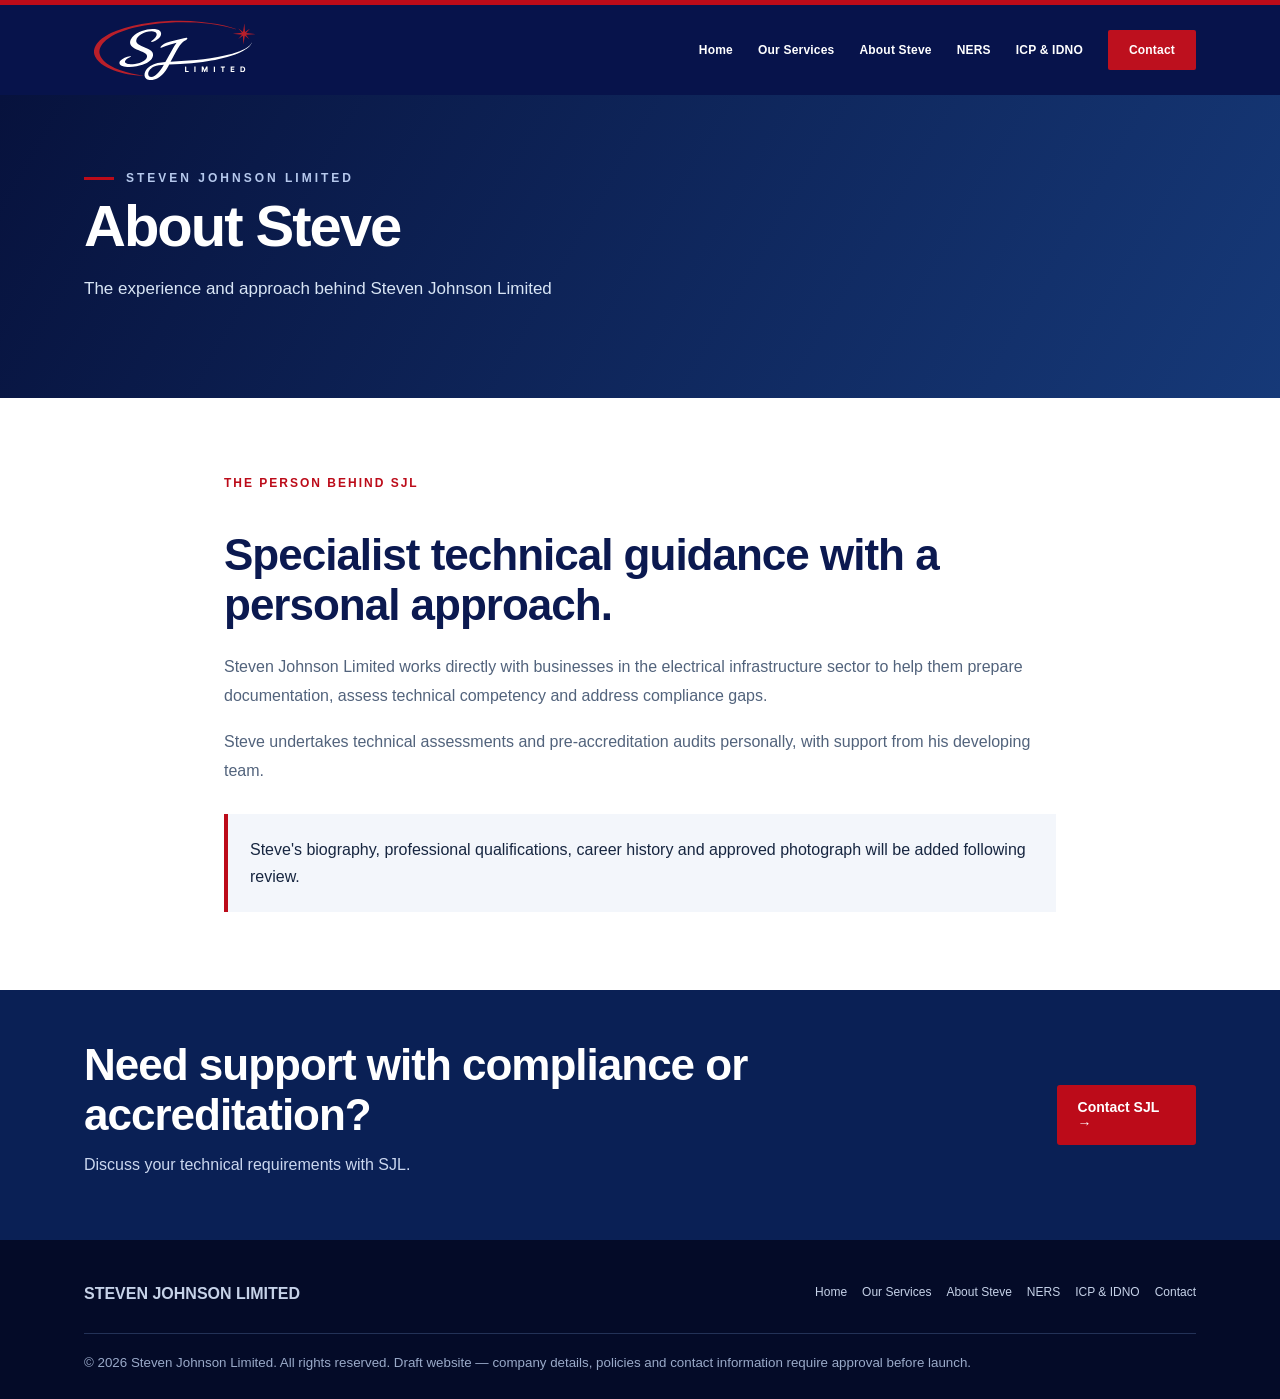
==== about-steve.html @ 0696bf44 "Rename What We Do to Our Services across site navigation and links" ====
<!doctype html><html lang="en-GB"><head><meta charset="utf-8"><meta name="viewport" content="width=device-width,initial-scale=1"><meta name="theme-color" content="#07134b"><title>About Steve | Steven Johnson Limited</title><meta name="description" content="The experience and approach behind Steven Johnson Limited."><link rel="stylesheet" href="assets/styles.css"></head><body><header><div class="wrap"><a class="brand" href="index.html"><img src="assets/sjl-mark.svg" alt="SJL"><span>Steven Johnson<br>Limited</span></a><button type="button" class="menu" aria-label="Toggle navigation" aria-expanded="false">☰</button><nav class="links"><a  class="" href="index.html">Home</a><a  class="" href="services.html">Our Services</a><a aria-current="page" class="" href="about-steve.html">About Steve</a><a  class="" href="ners.html">NERS</a><a  class="" href="icp-idno.html">ICP & IDNO</a><a  class="contact-link" href="contact.html">Contact</a></nav></div></header><main><div class="page-hero"><div class="wrap"><div class="eyebrow">Steven Johnson Limited</div><h1>About Steve</h1><p>The experience and approach behind Steven Johnson Limited</p></div></div><section><div class="wrap content"><div class="section-kicker">The person behind SJL</div><h2>Specialist technical guidance with a personal approach.</h2><p>Steven Johnson Limited works directly with businesses in the electrical infrastructure sector to help them prepare documentation, assess technical competency and address compliance gaps.</p><p>Steve undertakes technical assessments and pre-accreditation audits personally, with support from his developing team.</p><div class="notice">Steve's biography, professional qualifications, career history and approved photograph will be added following review.</div></div></section></main><div class="cta"><div class="wrap"><div><h2>Need support with compliance or accreditation?</h2><p>Discuss your technical requirements with SJL.</p></div><a class="button" href="contact.html">Contact SJL →</a></div></div><footer><div class="wrap"><div class="foot"><strong>STEVEN JOHNSON LIMITED</strong><nav><a href="index.html">Home</a><a href="services.html">Our Services</a><a href="about-steve.html">About Steve</a><a href="ners.html">NERS</a><a href="icp-idno.html">ICP & IDNO</a><a href="contact.html">Contact</a></nav></div><small>© 2026 Steven Johnson Limited. All rights reserved. Draft website — company details, policies and contact information require approval before launch.</small></div></footer><script src="assets/script.js"></script></body></html>
---- assets/styles.css ----
:root{--navy:#07134b;--red:#bc0b19;--ink:#172640;--muted:#5b6b82;--off:#f3f6fb}*{box-sizing:border-box}body{margin:0;font-family:Arial,Helvetica,sans-serif;color:var(--ink)}a{color:inherit;text-decoration:none}.wrap{max-width:1160px;margin:auto;padding:0 24px}header{background:var(--navy);color:#fff;border-top:5px solid var(--red)}header .wrap{min-height:90px;display:flex;align-items:center;justify-content:space-between;gap:20px}.brand{display:flex;align-items:center;gap:12px;font-size:12px;letter-spacing:2px;font-weight:700}.brand img{height:52px;width:110px;object-fit:contain}.links{display:flex;align-items:center;gap:20px;font-size:13px;font-weight:bold}.links a:hover{color:#e7a5ae}.links .contact-link,.button{background:var(--red);color:white;padding:14px 21px;border-radius:3px}.hero{color:#fff;background:radial-gradient(circle at 88% 25%,#1e4888,transparent 40%),linear-gradient(110deg,#050d34,#10296a);position:relative;overflow:hidden}.hero:after{content:"";height:480px;width:480px;border:2px solid #ffffff22;transform:rotate(45deg);position:absolute;right:-120px;top:20px}.hero .wrap{padding-top:106px;padding-bottom:115px;position:relative;z-index:1}.eyebrow{text-transform:uppercase;color:#b6c9ed;letter-spacing:3px;font-size:12px;font-weight:bold}.eyebrow:before{content:"";background:var(--red);display:inline-block;width:30px;height:3px;vertical-align:middle;margin-right:12px}h1{font-size:clamp(40px,5.8vw,70px);line-height:1.07;letter-spacing:-2px;margin:20px 0 26px;max-width:840px}.hero p{color:#d6e0f3;line-height:1.75;font-size:18px;max-width:660px;margin-bottom:32px}.button{display:inline-block;font-weight:700;font-size:14px}.button.outline{background:transparent;border:1px solid #a0add4;margin-left:10px}.pillars{background:#edf2f9}.pillars .wrap{display:grid;grid-template-columns:repeat(3,1fr);gap:24px;padding-top:25px;padding-bottom:25px}.pillars strong{display:block;color:#081b55}.pillars span{font-size:13px;color:#60718a;line-height:1.6;display:block;margin-top:6px}section{padding:78px 0}.section-kicker{font-size:12px;text-transform:uppercase;font-weight:bold;letter-spacing:2px;color:var(--red)}h2{font-size:clamp(29px,3.5vw,44px);letter-spacing:-1px;color:#0b1950;margin:14px 0 22px}.intro,.bodycopy{max-width:770px;font-size:17px;line-height:1.8;color:var(--muted)}.grid{display:grid;grid-template-columns:repeat(3,1fr);gap:22px;margin-top:34px}.tile{padding:30px;border:1px solid #dfe5ee;box-shadow:0 12px 30px #0e275008}.tile:before{content:"";display:block;width:36px;height:4px;background:var(--red);margin-bottom:24px}.tile h3{color:#0d205c}.tile p{color:var(--muted);line-height:1.7;font-size:14px}.tile a{color:var(--red);font-size:13px;font-weight:bold}.grey{background:var(--off)}.two{display:grid;grid-template-columns:1fr 1fr;gap:64px;align-items:center}.visual{height:320px;background:linear-gradient(140deg,#1c3c7e,#07123d);display:flex;align-items:center;justify-content:center;color:white;font:italic 110px Georgia,serif;position:relative}.visual:after{content:"";position:absolute;inset:25px;border:1px solid #ffffff33;transform:skew(-12deg)}.checks{padding-left:22px;color:#3b4d67;line-height:2}.cta{background:#0a2055;color:#fff;padding:50px 0}.cta .wrap{display:flex;justify-content:space-between;align-items:center;gap:30px}.cta h2{color:white;margin:0 0 9px}.cta p{color:#cbd7ef}.page-hero{background:linear-gradient(120deg,#07123d,#163978);color:white;padding:76px 0}.page-hero h1{font-size:clamp(40px,5vw,58px);margin:10px 0}.page-hero p{color:#d8e5f5;max-width:720px;line-height:1.8;font-size:17px}.content{max-width:880px}.content h2{margin-top:40px}.content p,.content li{line-height:1.85;color:#52637c}.content li{margin-bottom:12px}.notice{border-left:4px solid var(--red);background:var(--off);padding:22px;margin-top:28px;line-height:1.7}.info{display:grid;grid-template-columns:1fr 1fr;gap:25px}.info .tile{margin-top:0}footer{background:#040b28;color:#c6d2e8;padding:45px 0 25px}footer .foot{display:flex;justify-content:space-between;gap:30px}footer nav{display:flex;gap:15px;flex-wrap:wrap;font-size:12px}footer small{display:block;border-top:1px solid #233257;margin-top:30px;padding-top:18px;color:#9aaac9;line-height:1.6}button.menu{display:none}@media(max-width:900px){button.menu{display:block;background:transparent;border:1px solid #7b8eba;color:white;font-size:24px;padding:6px 12px}.links{display:none;position:absolute;top:90px;left:0;right:0;background:var(--navy);padding:22px;z-index:3;flex-direction:column;align-items:stretch}.links.open{display:flex}header{position:relative;z-index:5}.grid{grid-template-columns:1fr 1fr}.two{gap:30px}}@media(max-width:650px){.pillars .wrap,.grid,.two,.info{grid-template-columns:1fr}.hero .wrap{padding-top:70px;padding-bottom:85px}.hero p{font-size:16px}.cta .wrap,footer .foot{flex-direction:column;align-items:flex-start}.visual{height:250px}.button.outline{margin:12px 0 0}section{padding:55px 0}}

/* Homepage redesign — October 2026 */
.sjl-home .hero--photo{position:relative;isolation:isolate;overflow:hidden;background:#071b42 url("https://thumb.wikimedia.org/wikipedia/commons/thumb/5/5c/Substation_at_sunset_2017.jpg/1280px-Substation_at_sunset_2017.jpg") center 52%/cover no-repeat}
.sjl-home .hero--photo:before{content:"";position:absolute;inset:0;z-index:-1;background:linear-gradient(90deg,rgba(3,12,42,.98) 0%,rgba(5,20,56,.94) 32%,rgba(6,22,59,.70) 58%,rgba(6,18,44,.20) 100%),linear-gradient(0deg,rgba(5,13,39,.26),rgba(10,38,76,.18))}
.sjl-home .hero--photo:after{display:none}
.sjl-home .hero__inner{padding-top:67px;padding-bottom:69px;max-width:1160px}
.sjl-home .hero__inner h1{font-size:clamp(38px,4.3vw,60px);letter-spacing:-1.7px;line-height:1.10;margin:20px 0 19px;max-width:760px}
.sjl-home .hero__inner h1 span{color:#f4f7ff}
.sjl-home .hero__inner p{font-size:16px;line-height:1.65;max-width:590px;margin:0 0 26px;color:#e0e7f2}
.sjl-home .hero__inner .eyebrow{font-size:11px;letter-spacing:2px;color:#d9e4f4}
.sjl-home .hero__actions{display:flex;align-items:center;flex-wrap:wrap;gap:12px}
.sjl-home .hero__actions .button{display:inline-flex;align-items:center;gap:16px;min-height:48px;margin:0;border:1px solid transparent;padding:13px 19px;font-size:13px;transition:transform .2s ease,background .2s ease}
.sjl-home .hero__actions .button:hover{transform:translateY(-2px);background:#da1726}
.sjl-home .hero__actions .button.outline{border-color:rgba(237,244,255,.7);background:rgba(9,23,51,.30);backdrop-filter:blur(3px)}
.sjl-home .hero__actions .button.outline:hover{background:rgba(255,255,255,.15)}
.sjl-home .hero__edge{position:absolute;bottom:0;left:0;width:100%;height:4px;background:linear-gradient(90deg,#c90919 0 28%,transparent 28%)}
.sjl-home .pillars--premium{background:#f2f5f9;border-bottom:1px solid #e5eaf1}
.sjl-home .pillars--premium>.wrap{grid-template-columns:repeat(3,minmax(0,1fr));gap:0;padding-top:26px;padding-bottom:26px}
.sjl-home .pillar{display:flex;align-items:flex-start;gap:15px;padding:0 25px;border-right:1px solid #dce4ee}
.sjl-home .pillar:first-child{padding-left:0}
.sjl-home .pillar:last-child{border-right:0}
.sjl-home .pillar__number{color:#b91120;font-size:13px;letter-spacing:1px;font-weight:700;padding-top:2px}
.sjl-home .pillars--premium .pillar strong{font-size:14px;letter-spacing:-.2px}
.sjl-home .pillars--premium .pillar div>span{font-size:12px}
.sjl-home section.home-services{padding:76px 0 85px}
.sjl-home .home-section-head{display:flex;align-items:end;justify-content:space-between;gap:45px}
.sjl-home .home-section-head h2{margin-bottom:0;line-height:1.11}
.sjl-home .home-section-head>p{max-width:460px;margin:0 0 3px;color:#52647d;line-height:1.73;font-size:15px}
.sjl-home .home-service-grid{display:grid;grid-template-columns:repeat(4,minmax(0,1fr));gap:15px;margin-top:34px}
.sjl-home .home-service{display:flex;min-height:280px;flex-direction:column;position:relative;border:1px solid #e1e6ee;background:#fff;padding:25px 23px 22px;box-shadow:0 14px 26px #17325709;transition:transform .2s ease,border-color .2s ease,box-shadow .2s ease}
.sjl-home .home-service:hover{transform:translateY(-4px);border-color:#a6b4cc;box-shadow:0 20px 35px #17325716}
.sjl-home .home-service::before{content:"";position:absolute;top:0;left:0;width:48px;height:4px;background:#bd1021}
.sjl-home .home-service__icon{display:inline-block;color:#bc1424;font-weight:700;letter-spacing:1.3px;font-size:10px;padding:12px 0 10px}
.sjl-home .home-service h3{font-size:18px;line-height:1.35;letter-spacing:-.25px;color:#0a1b53;margin:14px 0 10px}
.sjl-home .home-service p{font-size:13px;line-height:1.72;color:#617087;margin:0 0 19px;flex:1}
.sjl-home .home-service__arrow{display:flex;justify-content:space-between;color:#b20d1c;font-weight:700;font-size:12px}
.sjl-home section.home-approach{background:#eef2f8;padding:76px 0}
.sjl-home .home-approach__layout{display:grid;grid-template-columns:1fr 1.02fr;gap:75px;align-items:center}
.sjl-home .home-approach__panel{height:370px;background:radial-gradient(circle at 86% 16%,#2a5085 0,transparent 37%),linear-gradient(140deg,#061747,#091d58);color:#fff;padding:36px;display:flex;flex-direction:column;justify-content:space-between;position:relative;overflow:hidden}
.sjl-home .home-approach__panel:before{content:"";position:absolute;top:-50px;right:-70px;width:300px;height:300px;transform:rotate(35deg);border:1px solid #ffffff19}
.sjl-home .home-approach__fine{font-size:10px;letter-spacing:3px;color:#bfd0e9}
.sjl-home .home-approach__steps{display:flex;flex-direction:column;gap:14px;z-index:1}
.sjl-home .home-approach__steps div{display:flex;align-items:center;gap:18px;font-size:28px;font-weight:700;letter-spacing:-.8px}
.sjl-home .home-approach__steps b{font-size:12px;font-weight:600;color:#e64551;border:1px solid #ffffff33;padding:11px 12px}
.sjl-home .home-approach__footer{letter-spacing:2px;font-size:10px;color:#9fb7d7;z-index:1}
.sjl-home .home-approach__copy h2{max-width:540px;line-height:1.14}
.sjl-home .home-approach__copy p{color:#566780;line-height:1.8;font-size:15px}
.sjl-home .home-ticks{padding:0;margin:19px 0 25px;list-style:none}
.sjl-home .home-ticks li{position:relative;padding:8px 0 8px 26px;font-size:14px;color:#43536c}
.sjl-home .home-ticks li:before{content:"✓";position:absolute;left:0;top:8px;color:#b50e1e;font-weight:bold}
.sjl-home .home-text-link{color:#a50d1e;font-size:13px;font-weight:700;border-bottom:1px solid #c52532;padding-bottom:6px}
.sjl-home section.home-sectors{padding:73px 0 76px}
.sjl-home .home-sectors h2{max-width:800px}
.sjl-home .home-sector-grid{display:grid;grid-template-columns:1fr 1fr;gap:20px;margin-top:29px}
.sjl-home .home-sector-grid>a{padding:27px 32px;border:1px solid #dfe5ed;background:#f9fafc;display:grid;grid-template-columns:1fr auto;gap:8px;transition:border .2s ease}
.sjl-home .home-sector-grid>a:hover{border-color:#9eabc2}
.sjl-home .home-sector-grid__label{grid-column:1/-1;font-size:11px;letter-spacing:2px;font-weight:700;color:#af1523}
.sjl-home .home-sector-grid strong{grid-column:1;font-size:18px;color:#0b1c52}
.sjl-home .home-sector-grid__desc{grid-column:1;line-height:1.7;font-size:13px;color:#68758a}
.sjl-home .home-sector-grid__arrow{grid-column:2;grid-row:2/4;align-self:center;color:#bd1725;font-size:24px}
.sjl-home .photo-credit{background:#f6f8fb;color:#7b8799;font-size:10px;padding:9px 0}
.sjl-home .photo-credit a{text-decoration:underline}
header .brand img{width:128px;height:51px;object-fit:contain;object-position:left}
@media(max-width:1000px){.sjl-home .home-service-grid{grid-template-columns:repeat(2,minmax(0,1fr))}.sjl-home .home-service{min-height:245px}.sjl-home .home-approach__layout{gap:35px}}
@media(max-width:750px){.sjl-home .hero__inner{padding-top:57px;padding-bottom:58px}.sjl-home .hero--photo{background-position:63% center}.sjl-home .hero--photo:before{background:linear-gradient(90deg,rgba(3,12,42,.98),rgba(5,20,56,.83) 67%,rgba(6,18,44,.55))}.sjl-home .pillars--premium>.wrap{grid-template-columns:1fr;gap:12px}.sjl-home .pillar{border:0;padding:0 0 12px;border-bottom:1px solid #e0e5eb}.sjl-home .pillar:last-child{border-bottom:0;padding-bottom:0}.sjl-home .home-section-head{display:block}.sjl-home .home-section-head>p{margin-top:21px}.sjl-home .home-approach__layout{grid-template-columns:1fr}.sjl-home .home-approach__panel{height:300px}.sjl-home .home-sector-grid{grid-template-columns:1fr}.sjl-home section.home-services,.sjl-home section.home-approach,.sjl-home section.home-sectors{padding:54px 0}}
@media(max-width:520px){.sjl-home .hero__inner h1{font-size:37px}.sjl-home .hero__actions{align-items:stretch}.sjl-home .hero__actions .button{justify-content:center;width:100%}.sjl-home .home-service-grid{grid-template-columns:1fr}.sjl-home .home-service{min-height:unset}.sjl-home .home-approach__panel{height:275px}.sjl-home .home-approach__steps div{font-size:24px}}


/* SJL premium redesign / October 2026 */
header .brand{gap:0;letter-spacing:0}
header .brand img{display:block;width:183px;height:67px;object-fit:contain;object-position:left center;max-width:none}
header .brand span{display:none}
header .links{gap:25px;font-size:12px;letter-spacing:.2px;font-weight:600}
header .links .contact-link{border-radius:2px;padding:13px 21px;background:#bd101e}
body.home-page header{position:absolute;inset:0 0 auto;width:100%;z-index:20;background:linear-gradient(180deg,rgba(3,12,38,.90),rgba(3,12,38,.44));border-top:0;border-bottom:1px solid rgba(225,236,252,.17);box-shadow:none}
body.home-page header .wrap{min-height:76px}
.sjl-home .hero--photo{height:390px;min-height:0;background-color:#081733;background-image:linear-gradient(90deg,rgba(2,10,34,.90) 0%,rgba(4,17,45,.74) 34%,rgba(5,21,44,.37) 70%,rgba(5,15,32,.22) 100%),url("https://thumb.wikimedia.org/wikipedia/commons/thumb/5/5c/Substation_at_sunset_2017.jpg/1280px-Substation_at_sunset_2017.jpg");background-position:center 54%;background-size:cover;background-repeat:no-repeat}
.sjl-home .hero--photo:before,.sjl-home .hero--photo:after{display:none}
.sjl-home .hero__inner{padding-top:109px;padding-bottom:32px}
.sjl-home .hero__inner .eyebrow{font-size:10px;letter-spacing:2.3px;color:#e1e9f2}
.sjl-home .hero__inner h1{font-size:clamp(36px,3.65vw,53px);line-height:1.03;letter-spacing:-1.5px;margin:14px 0;max-width:710px;font-weight:700}
.sjl-home .hero__inner p{font-size:15px;line-height:1.55;max-width:595px;margin:0 0 19px;color:#edf2f7}
.sjl-home .hero__actions .button{min-height:44px;padding:11px 18px;font-size:12px;letter-spacing:.1px}
.sjl-home .hero__edge{height:3px;background:linear-gradient(90deg,#b80817 0 15%,transparent 15%)}
.sjl-home section.home-services{padding:64px 0 72px;background:#fff}
.sjl-home .section-kicker{letter-spacing:2.6px;font-size:10px;color:#ba1423}
.sjl-home .home-section-head h2{font-size:clamp(29px,3.15vw,43px);line-height:1.09;letter-spacing:-1.3px;margin:13px 0 0}
.sjl-home .home-section-head>p{max-width:440px;font-size:14px;line-height:1.7;color:#526178;padding-bottom:6px}
.sjl-home .home-service-grid{gap:0;border:1px solid #dce3ed;margin-top:32px;box-shadow:0 14px 32px #09214b06}
.sjl-home .home-service{padding:25px 23px 22px;min-height:252px;box-shadow:none;border:0;border-right:1px solid #e5eaf1;transition:background .2s ease;transform:none}
.sjl-home .home-service:last-child{border-right:0}
.sjl-home .home-service:before{width:0;height:3px;transition:width .25s ease;background:#bd1120}
.sjl-home .home-service:hover{transform:none;background:#f8fafc;box-shadow:none;border-color:#e5eaf1}
.sjl-home .home-service:hover:before{width:100%}
.sjl-home .home-service__icon{font-size:10px;letter-spacing:1.6px;padding:4px 0 7px;color:#b81121}
.sjl-home .home-service h3{font-size:17px;line-height:1.3;letter-spacing:-.3px;margin:14px 0 10px}
.sjl-home .home-service p{font-size:13px;line-height:1.65;color:#586b83}
.sjl-home .home-service__arrow{font-size:11px;color:#ab0f1e}
.sjl-home section.home-approach{padding:67px 0;background:#f0f3f8}
.sjl-home .home-approach__panel{height:334px;padding:31px 35px;background:radial-gradient(circle at 86% 14%,#264b7d 0,transparent 46%),linear-gradient(145deg,#06143e,#0b2358)}
.sjl-home .home-approach__steps{gap:9px}
.sjl-home .home-approach__steps div{font-size:26px}
.sjl-home .home-approach__copy h2{font-size:clamp(28px,3vw,40px);line-height:1.13}
.sjl-home .home-approach__copy p{font-size:14px;line-height:1.75}
.sjl-home section.home-sectors{padding:64px 0}
.sjl-home .home-sectors h2{font-size:clamp(30px,3.3vw,42px);line-height:1.13}
.sjl-home .home-sector-grid>a{background:#f8f9fc;border:1px solid #e0e6ef;min-height:151px}
.sjl-home .home-sector-grid>a:hover{background:#fff}
.sjl-home .home-sector-grid strong{font-size:16px}
.sjl-home .home-sector-grid__desc{font-size:12px}
@media(max-width:1000px){
header .links{gap:15px;font-size:11px}
header .brand img{width:158px;height:58px}
.sjl-home .home-service-grid{grid-template-columns:repeat(2,minmax(0,1fr))}
.sjl-home .home-service{border-bottom:1px solid #e5eaf1;min-height:218px}
.sjl-home .home-service:nth-child(2n){border-right:0}
.sjl-home .home-service:nth-last-child(-n+2){border-bottom:0}
}
@media(max-width:900px){
header .links{position:absolute;top:76px}
body.home-page header .links{background:rgba(4,15,44,.98)}
header button.menu{border-color:#ffffff73;border-radius:2px}
body.home-page header .wrap{min-height:76px}
}
@media(max-width:750px){
.sjl-home .hero--photo{height:auto;min-height:425px;background-position:64% 57%;background-image:linear-gradient(90deg,rgba(2,10,34,.90),rgba(4,15,39,.77) 68%,rgba(5,15,34,.58)),url("https://thumb.wikimedia.org/wikipedia/commons/thumb/5/5c/Substation_at_sunset_2017.jpg/1280px-Substation_at_sunset_2017.jpg")}
.sjl-home .hero__inner{padding-top:122px;padding-bottom:47px}
.sjl-home .hero__inner h1{font-size:clamp(34px,7vw,48px);line-height:1.07}
.sjl-home .hero__inner p{font-size:14px}
.sjl-home .home-section-head>p{padding-bottom:0}
.sjl-home section.home-services,.sjl-home section.home-approach,.sjl-home section.home-sectors{padding:49px 0}
.sjl-home .home-approach__panel{height:285px}
}
@media(max-width:520px){
header .brand img{width:151px;height:56px}
.sjl-home .hero--photo{min-height:425px}
.sjl-home .hero__inner{padding-top:121px;padding-bottom:35px}
.sjl-home .hero__inner h1{font-size:35px;letter-spacing:-1px}
.sjl-home .hero__actions .button{width:auto;padding:11px 16px;font-size:12px}
.sjl-home .home-service-grid{display:block}
.sjl-home .home-service{min-height:0;padding:23px;border-right:0;border-bottom:1px solid #e5eaf1!important}
.sjl-home .home-service:last-child{border-bottom:0!important}
.sjl-home .home-service h3{margin:8px 0}
.sjl-home .home-service p{margin-bottom:16px}
.sjl-home .home-approach__panel{height:265px}
}

/* Hero CTA visibility fix: content must never be clipped by a fixed-height banner. */
.sjl-home .hero--photo{
  height:auto;
  min-height:390px;
}
.sjl-home .hero__inner{
  padding-bottom:48px;
}
.sjl-home .hero__actions{
  position:relative;
  z-index:2;
}
.sjl-home .hero__actions .button{
  text-align:center;
  white-space:normal;
}
.sjl-home .hero__actions .button:focus-visible,
body.home-page header a:focus-visible,
body.home-page header button:focus-visible{
  outline:3px solid #fff;
  outline-offset:4px;
}
@media(max-width:900px){
  .sjl-home .hero--photo{height:auto;min-height:390px}
  .sjl-home .hero__inner{padding-top:125px;padding-bottom:45px}
}
@media(max-width:520px){
  .sjl-home .hero--photo{height:auto;min-height:425px}
  .sjl-home .hero__inner{padding-top:121px;padding-bottom:35px}
  .sjl-home .hero__actions{display:grid;grid-template-columns:1fr;gap:10px;max-width:340px}
  .sjl-home .hero__actions .button{width:100%;min-height:45px;justify-content:center}
}

/* Fine-tune hero spacing: retain visible CTAs but remove excess space underneath. */
.sjl-home section.hero--photo{padding-bottom:0}
.sjl-home .hero__inner{padding-bottom:38px}
@media(max-width:750px){.sjl-home .hero__inner{padding-bottom:34px}}
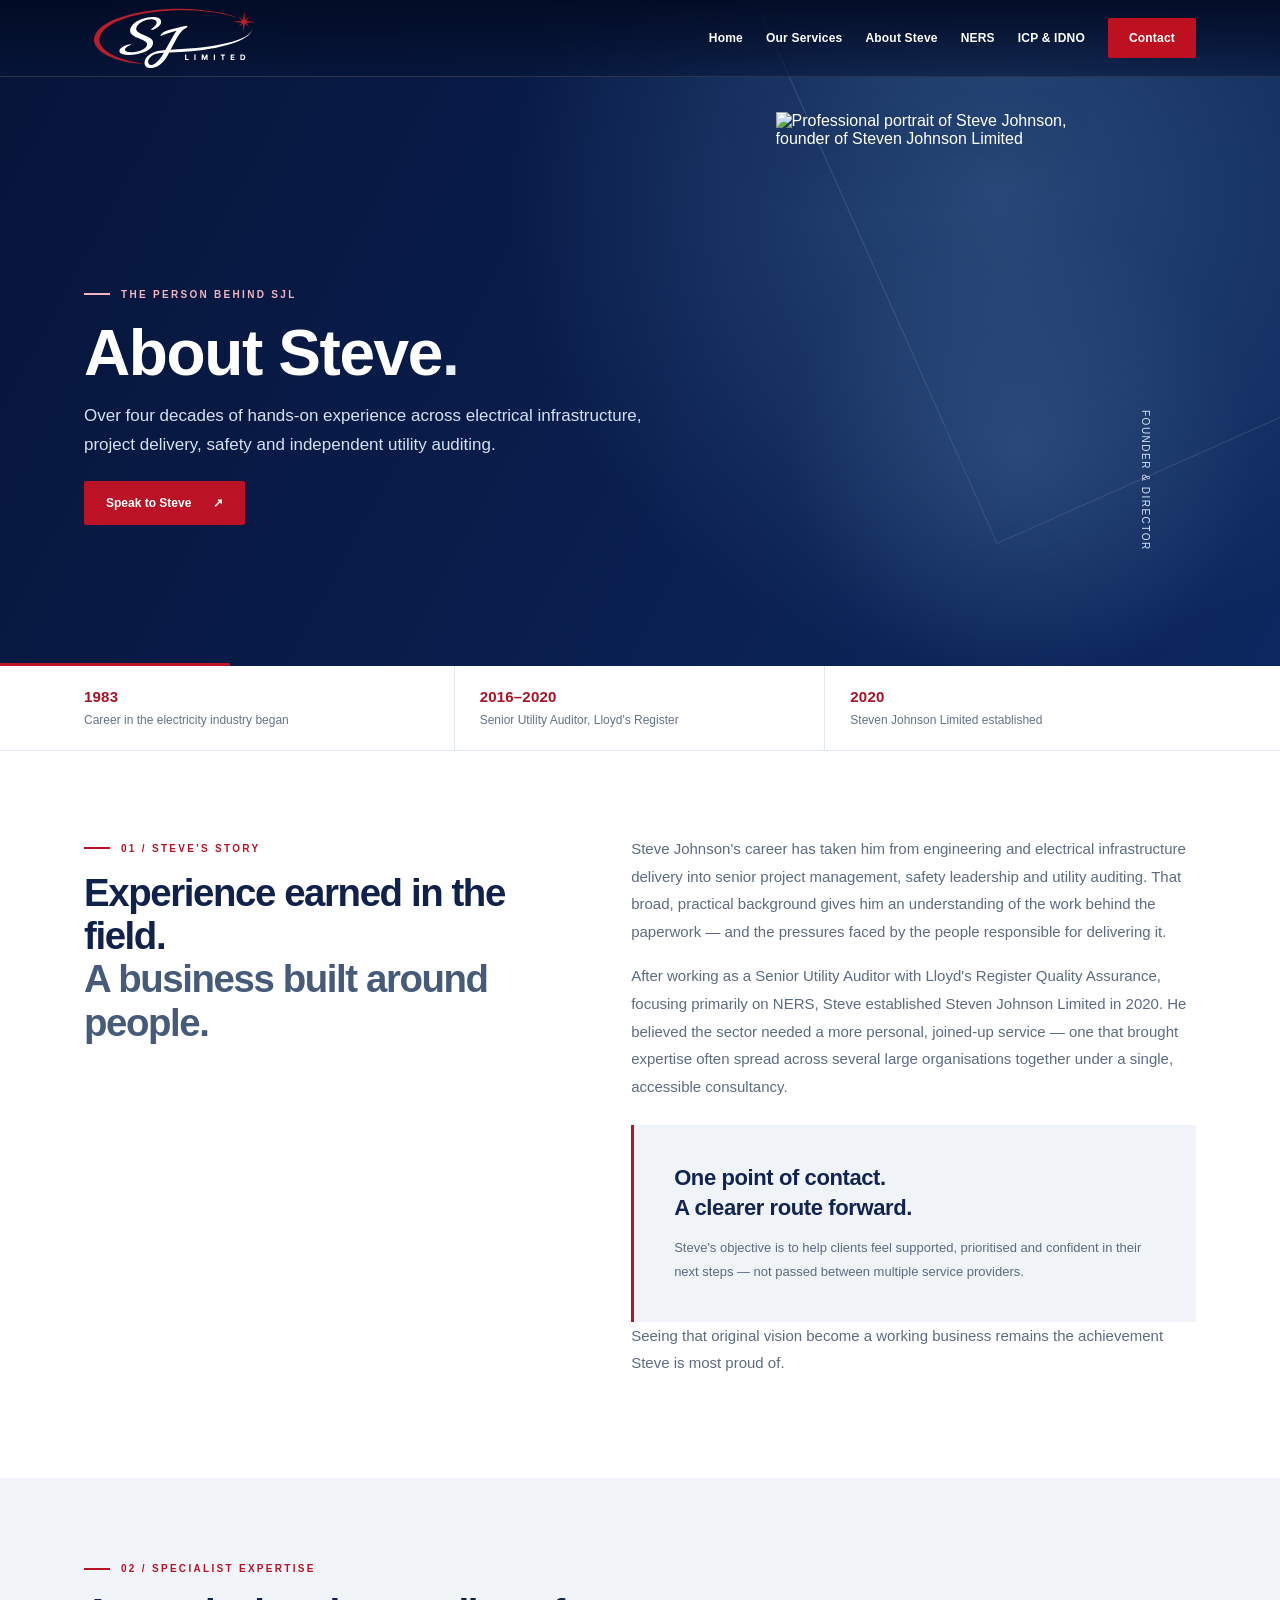
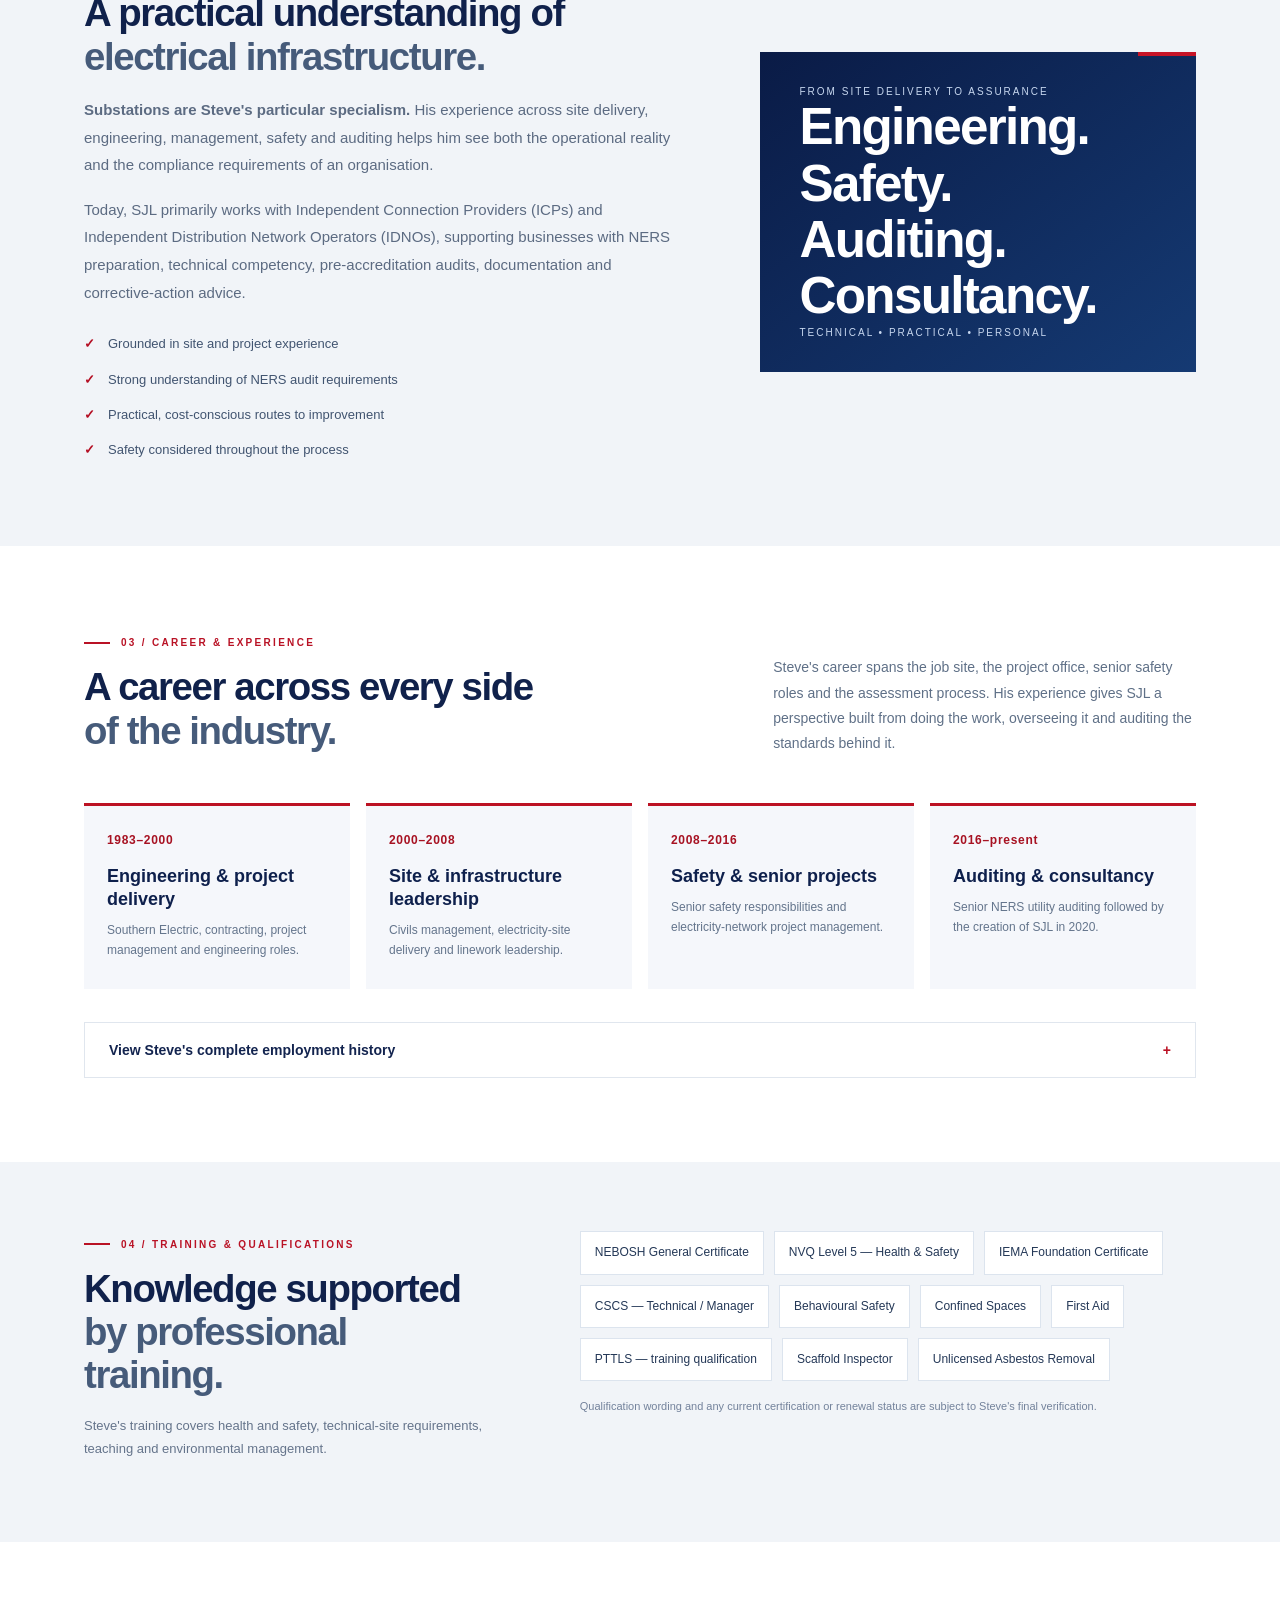
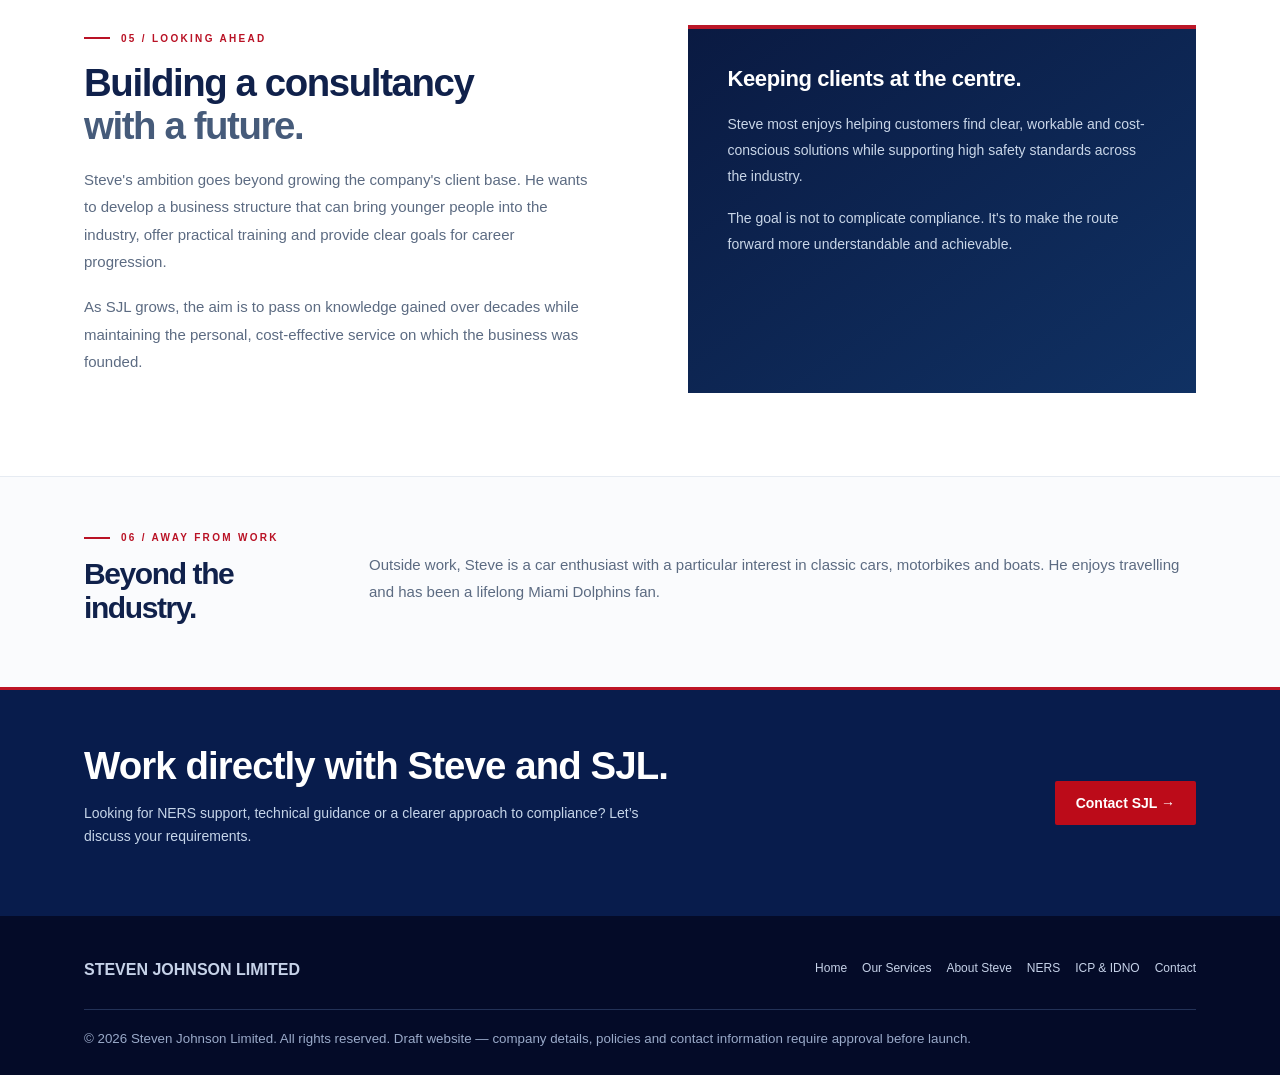
==== commit a28f71e4: "Build Steve Johnson biography with career history, NERS audit experience, qualifications, values and" ====
--- a/about-steve.html
+++ b/about-steve.html
@@ -1 +1,103 @@
-<!doctype html><html lang="en-GB"><head><meta charset="utf-8"><meta name="viewport" content="width=device-width,initial-scale=1"><meta name="theme-color" content="#07134b"><title>About Steve | Steven Johnson Limited</title><meta name="description" content="The experience and approach behind Steven Johnson Limited."><link rel="stylesheet" href="assets/styles.css"></head><body><header><div class="wrap"><a class="brand" href="index.html"><img src="assets/sjl-mark.svg" alt="SJL"><span>Steven Johnson<br>Limited</span></a><button type="button" class="menu" aria-label="Toggle navigation" aria-expanded="false">☰</button><nav class="links"><a  class="" href="index.html">Home</a><a  class="" href="services.html">Our Services</a><a aria-current="page" class="" href="about-steve.html">About Steve</a><a  class="" href="ners.html">NERS</a><a  class="" href="icp-idno.html">ICP & IDNO</a><a  class="contact-link" href="contact.html">Contact</a></nav></div></header><main><div class="page-hero"><div class="wrap"><div class="eyebrow">Steven Johnson Limited</div><h1>About Steve</h1><p>The experience and approach behind Steven Johnson Limited</p></div></div><section><div class="wrap content"><div class="section-kicker">The person behind SJL</div><h2>Specialist technical guidance with a personal approach.</h2><p>Steven Johnson Limited works directly with businesses in the electrical infrastructure sector to help them prepare documentation, assess technical competency and address compliance gaps.</p><p>Steve undertakes technical assessments and pre-accreditation audits personally, with support from his developing team.</p><div class="notice">Steve's biography, professional qualifications, career history and approved photograph will be added following review.</div></div></section></main><div class="cta"><div class="wrap"><div><h2>Need support with compliance or accreditation?</h2><p>Discuss your technical requirements with SJL.</p></div><a class="button" href="contact.html">Contact SJL →</a></div></div><footer><div class="wrap"><div class="foot"><strong>STEVEN JOHNSON LIMITED</strong><nav><a href="index.html">Home</a><a href="services.html">Our Services</a><a href="about-steve.html">About Steve</a><a href="ners.html">NERS</a><a href="icp-idno.html">ICP & IDNO</a><a href="contact.html">Contact</a></nav></div><small>© 2026 Steven Johnson Limited. All rights reserved. Draft website — company details, policies and contact information require approval before launch.</small></div></footer><script src="assets/script.js"></script></body></html>+<!doctype html><html lang="en-GB"><head><meta charset="utf-8"><meta name="viewport" content="width=device-width,initial-scale=1"><meta name="theme-color" content="#07134b"><title>About Steve Johnson | Founder of Steven Johnson Limited</title><meta name="description" content="Meet Steve Johnson: electrical infrastructure specialist, former NERS utility auditor and founder of Steven Johnson Limited. Explore his career, expertise and approach."><link rel="stylesheet" href="assets/styles.css"><link rel="stylesheet" href="assets/about-steve.css?v=20261026-1"></head><body class="about-page"><header><div class="wrap"><a class="brand" href="index.html"><img src="assets/sjl-mark.svg" alt="SJL"><span>Steven Johnson<br>Limited</span></a><button type="button" class="menu" aria-label="Toggle navigation" aria-expanded="false">☰</button><nav class="links"><a  class="" href="index.html">Home</a><a  class="" href="services.html">Our Services</a><a aria-current="page" class="" href="about-steve.html">About Steve</a><a  class="" href="ners.html">NERS</a><a  class="" href="icp-idno.html">ICP & IDNO</a><a  class="contact-link" href="contact.html">Contact</a></nav></div></header><main>
+<section class="ab-hero" aria-labelledby="about-title">
+  <div class="wrap ab-hero__grid">
+    <div class="ab-hero__copy">
+      <span class="ab-kicker ab-kicker--light">The person behind SJL</span>
+      <h1 id="about-title">About Steve<span>.</span></h1>
+      <p>Over four decades of hands-on experience across electrical infrastructure, project delivery, safety and independent utility auditing.</p>
+      <a href="contact.html" class="ab-hero__button">Speak to Steve <span aria-hidden="true">↗</span></a>
+    </div>
+    <figure class="ab-hero__portrait">
+      <img src="assets/steve-johnson-portrait.svg" alt="Professional portrait of Steve Johnson, founder of Steven Johnson Limited" width="360" height="480" fetchpriority="high">
+      <figcaption>Founder &amp; Director</figcaption>
+    </figure>
+  </div>
+</section>
+<div class="ab-milestones" aria-label="Steve's career at a glance">
+  <div class="wrap ab-milestones__grid">
+    <div class="ab-milestone"><strong>1983</strong><span>Career in the electricity industry began</span></div>
+    <div class="ab-milestone"><strong>2016–2020</strong><span>Senior Utility Auditor, Lloyd's Register</span></div>
+    <div class="ab-milestone"><strong>2020</strong><span>Steven Johnson Limited established</span></div>
+  </div>
+</div>
+<section class="ab-story" aria-labelledby="story-title">
+ <div class="wrap ab-story__grid">
+  <div>
+   <span class="ab-kicker">01 / Steve's story</span>
+   <h2 id="story-title">Experience earned in the field.<br><em>A business built around people.</em></h2>
+  </div>
+  <div class="ab-story__copy">
+    <p>Steve Johnson's career has taken him from engineering and electrical infrastructure delivery into senior project management, safety leadership and utility auditing. That broad, practical background gives him an understanding of the work behind the paperwork — and the pressures faced by the people responsible for delivering it.</p>
+    <p>After working as a Senior Utility Auditor with Lloyd's Register Quality Assurance, focusing primarily on NERS, Steve established Steven Johnson Limited in 2020. He believed the sector needed a more personal, joined-up service — one that brought expertise often spread across several large organisations together under a single, accessible consultancy.</p>
+    <div class="ab-story__callout"><strong>One point of contact.<br>A clearer route forward.</strong><p>Steve's objective is to help clients feel supported, prioritised and confident in their next steps — not passed between multiple service providers.</p></div>
+    <p>Seeing that original vision become a working business remains the achievement Steve is most proud of.</p>
+  </div>
+ </div>
+</section>
+<section class="ab-expertise" aria-labelledby="expertise-title">
+ <div class="wrap ab-expertise__grid">
+  <div class="ab-expertise__copy">
+    <span class="ab-kicker">02 / Specialist expertise</span>
+    <h2 id="expertise-title">A practical understanding of<br><em>electrical infrastructure.</em></h2>
+    <p><strong>Substations are Steve's particular specialism.</strong> His experience across site delivery, engineering, management, safety and auditing helps him see both the operational reality and the compliance requirements of an organisation.</p>
+    <p>Today, SJL primarily works with Independent Connection Providers (ICPs) and Independent Distribution Network Operators (IDNOs), supporting businesses with NERS preparation, technical competency, pre-accreditation audits, documentation and corrective-action advice.</p>
+    <ul class="ab-checks">
+      <li>Grounded in site and project experience</li>
+      <li>Strong understanding of NERS audit requirements</li>
+      <li>Practical, cost-conscious routes to improvement</li>
+      <li>Safety considered throughout the process</li>
+    </ul>
+  </div>
+  <div class="ab-expertise__image" aria-label="SJL areas of expertise">
+    <span class="small">FROM SITE DELIVERY TO ASSURANCE</span>
+    <div class="big">Engineering.<br>Safety.<br>Auditing.<br>Consultancy.</div>
+    <span class="small">TECHNICAL • PRACTICAL • PERSONAL</span>
+  </div>
+ </div>
+</section>
+<section class="ab-career" aria-labelledby="career-title">
+ <div class="wrap">
+   <div class="ab-career__intro">
+    <div><span class="ab-kicker">03 / Career &amp; experience</span><h2 id="career-title">A career across every side<br><em>of the industry.</em></h2></div>
+    <p>Steve's career spans the job site, the project office, senior safety roles and the assessment process. His experience gives SJL a perspective built from doing the work, overseeing it and auditing the standards behind it.</p>
+   </div>
+   <div class="ab-career__eras">
+    <div class="ab-era"><strong>1983–2000</strong><h3>Engineering &amp; project delivery</h3><p>Southern Electric, contracting, project management and engineering roles.</p></div>
+    <div class="ab-era"><strong>2000–2008</strong><h3>Site &amp; infrastructure leadership</h3><p>Civils management, electricity-site delivery and linework leadership.</p></div>
+    <div class="ab-era"><strong>2008–2016</strong><h3>Safety &amp; senior projects</h3><p>Senior safety responsibilities and electricity-network project management.</p></div>
+    <div class="ab-era"><strong>2016–present</strong><h3>Auditing &amp; consultancy</h3><p>Senior NERS utility auditing followed by the creation of SJL in 2020.</p></div>
+   </div>
+   <details class="ab-history">
+    <summary>View Steve's complete employment history <span class="ab-chevron" aria-hidden="true">+</span></summary>
+    <div class="ab-history__content">
+      <ol><li><span class="ab-history__date">2020–present</span><div><strong>Steven Johnson Limited</strong><span class="role">Founder / Director</span></div></li><li><span class="ab-history__date">2016–2020</span><div><strong>Lloyd's Register Quality Assurance</strong><span class="role">Senior Utility Auditor — primarily NERS</span></div></li><li><span class="ab-history__date">2014–2016</span><div><strong>SSE Utility Solutions</strong><span class="role">Lead Project Manager</span></div></li><li><span class="ab-history__date">2014–2016</span><div><strong>Freedom Power</strong><span class="role">Senior Project Manager</span></div></li><li><span class="ab-history__date">2008–2013</span><div><strong>Balfour Beatty</strong><span class="role">Senior Safety Advisor</span></div></li><li><span class="ab-history__date">2005–2008</span><div><strong>SSE plc</strong><span class="role">Linesman / Foreman</span></div></li><li><span class="ab-history__date">2001–2005</span><div><strong>ESBI / Enterprise</strong><span class="role">PIWC Site Manager</span></div></li><li><span class="ab-history__date">2000–2001</span><div><strong>McNicholas Construction (Holdings) Ltd</strong><span class="role">Civils Manager</span></div></li><li><span class="ab-history__date">1999–2000</span><div><strong>ESBI</strong><span class="role">Site Engineer</span></div></li><li><span class="ab-history__date">1995–1999</span><div><strong>Clough Smiths</strong><span class="role">Project Manager</span></div></li><li><span class="ab-history__date">1993–1995</span><div><strong>Southern Electric Contracting</strong><span class="role">Engineer</span></div></li><li><span class="ab-history__date">1983–1993</span><div><strong>Southern Electric</strong><span class="role">Project Manager</span></div></li></ol>
+    </div>
+   </details>
+ </div>
+</section>
+<section class="ab-credentials" aria-labelledby="qualifications-title">
+ <div class="wrap ab-credentials__grid">
+   <div>
+    <span class="ab-kicker">04 / Training &amp; qualifications</span>
+    <h2 id="qualifications-title">Knowledge supported<br><em>by professional training.</em></h2>
+    <p>Steve's training covers health and safety, technical-site requirements, teaching and environmental management.</p>
+   </div>
+   <div>
+     <div class="ab-tags"><span>NEBOSH General Certificate</span><span>NVQ Level 5 — Health &amp; Safety</span><span>IEMA Foundation Certificate</span><span>CSCS — Technical / Manager</span><span>Behavioural Safety</span><span>Confined Spaces</span><span>First Aid</span><span>PTTLS — training qualification</span><span>Scaffold Inspector</span><span>Unlicensed Asbestos Removal</span></div>
+     <p class="ab-credentials__note">Qualification wording and any current certification or renewal status are subject to Steve's final verification.</p>
+   </div>
+ </div>
+</section>
+<section class="ab-future" aria-labelledby="future-title">
+ <div class="wrap ab-future__grid">
+   <div><span class="ab-kicker">05 / Looking ahead</span><h2 id="future-title">Building a consultancy<br><em>with a future.</em></h2><p>Steve's ambition goes beyond growing the company's client base. He wants to develop a business structure that can bring younger people into the industry, offer practical training and provide clear goals for career progression.</p><p>As SJL grows, the aim is to pass on knowledge gained over decades while maintaining the personal, cost-effective service on which the business was founded.</p></div>
+   <div class="ab-future__card"><h3>Keeping clients at the centre.</h3><p>Steve most enjoys helping customers find clear, workable and cost-conscious solutions while supporting high safety standards across the industry.</p><p>The goal is not to complicate compliance. It's to make the route forward more understandable and achievable.</p></div>
+ </div>
+</section>
+<section class="ab-personal" aria-labelledby="personal-title">
+ <div class="wrap ab-personal__grid">
+  <div><span class="ab-kicker">06 / Away from work</span><h2 id="personal-title">Beyond the industry.</h2></div>
+  <p>Outside work, Steve is a car enthusiast with a particular interest in classic cars, motorbikes and boats. He enjoys travelling and has been a lifelong Miami Dolphins fan.</p>
+ </div>
+</section>
+</main><div class="cta"><div class="wrap"><div><h2>Work directly with Steve and SJL.</h2><p>Looking for NERS support, technical guidance or a clearer approach to compliance? Let’s discuss your requirements.</p></div><a class="button" href="contact.html">Contact SJL →</a></div></div><footer><div class="wrap"><div class="foot"><strong>STEVEN JOHNSON LIMITED</strong><nav><a href="index.html">Home</a><a href="services.html">Our Services</a><a href="about-steve.html">About Steve</a><a href="ners.html">NERS</a><a href="icp-idno.html">ICP & IDNO</a><a href="contact.html">Contact</a></nav></div><small>© 2026 Steven Johnson Limited. All rights reserved. Draft website — company details, policies and contact information require approval before launch.</small></div></footer><script src="assets/script.js"></script></body></html>
--- a/assets/about-steve.css
+++ b/assets/about-steve.css
@@ -0,0 +1,94 @@
+/* About Steve | Steven Johnson Limited — 2026 */
+.about-page{--about-navy:#071740;--about-ink:#10214b;--about-red:#bc1427;--about-muted:#5b6c84}
+.about-page header{position:absolute;left:0;right:0;top:0;z-index:25;background:linear-gradient(180deg,rgba(2,11,36,.97),rgba(5,20,53,.56));border-top:0;border-bottom:1px solid #ffffff2b}
+.about-page header .wrap{min-height:76px}
+.about-page header .brand{gap:0;letter-spacing:0}
+.about-page header .brand img{display:block;width:183px;height:67px;max-width:none;object-fit:contain;object-position:left center}
+.about-page header .brand span{display:none}
+.about-page header .links{gap:23px;font-size:12px;letter-spacing:.2px;font-weight:600}
+.about-page header .links .contact-link{border-radius:2px;padding:13px 21px;background:#bd1021}
+.about-page main{overflow:hidden}
+.about-page .ab-kicker{font-weight:800;color:#b91225;letter-spacing:2.3px;font-size:10px;text-transform:uppercase;display:inline-flex;gap:11px;align-items:center}
+.about-page .ab-kicker:before{content:"";display:inline-block;width:26px;height:2px;background:currentColor}
+.about-page .ab-kicker--light{color:#f0b5c0}
+.about-page h1,.about-page h2{letter-spacing:-1.4px}
+.about-page h2{font-size:clamp(30px,3vw,43px);line-height:1.13;color:var(--about-ink);margin:17px 0 18px}
+.about-page h2 em{font-style:normal;color:#465b7a}
+.about-page .ab-hero{background:radial-gradient(circle at 78% 28%,#284979 0%,transparent 44%),linear-gradient(118deg,#061439,#0d2860);color:#fff;position:relative;overflow:hidden;isolation:isolate}
+.about-page .ab-hero:before{content:"";position:absolute;right:-150px;top:-250px;width:600px;height:700px;border:1px solid rgba(255,255,255,.13);transform:rotate(-24deg);z-index:-1}
+.about-page .ab-hero:after{content:"";position:absolute;bottom:0;left:0;right:0;height:3px;background:linear-gradient(90deg,#c21428 0 18%,transparent 18%)}
+.about-page .ab-hero__grid{display:grid;grid-template-columns:1.1fr .9fr;gap:10px;min-height:510px;align-items:end}
+.about-page .ab-hero__copy{padding:132px 0 63px;z-index:2;position:relative}
+.about-page .ab-hero h1{color:#fff;font-size:clamp(45px,5vw,72px);line-height:1.02;margin:21px 0 16px}
+.about-page .ab-hero h1 span{color:#e6eef7}
+.about-page .ab-hero__copy>p{color:#d6e1f0;max-width:630px;font-size:17px;line-height:1.67;margin:0 0 22px}
+.about-page .ab-hero__button{display:inline-flex;align-items:center;gap:22px;background:#bb1225;color:#fff;padding:15px 22px;font-size:12px;font-weight:800;border-radius:2px}
+.about-page .ab-hero__portrait{align-self:stretch;display:flex;justify-content:center;align-items:end;position:relative;min-width:0}
+.about-page .ab-hero__portrait:before{content:"";position:absolute;bottom:-120px;left:10%;height:480px;width:480px;border-radius:50%;background:radial-gradient(circle,#476b9a60,transparent 69%)}
+.about-page .ab-hero__portrait img{height:460px;max-width:100%;width:auto;object-fit:contain;object-position:bottom;position:relative;z-index:1;filter:drop-shadow(0 16px 25px #01071555)}
+.about-page .ab-hero__portrait figcaption{position:absolute;right:5px;bottom:21px;z-index:2;color:#d8e6f6;font-size:10px;letter-spacing:1.5px;text-transform:uppercase;writing-mode:vertical-rl}
+.about-page .ab-milestones{background:#fff;border-bottom:1px solid #e0e6ef}
+.about-page .ab-milestones__grid{display:grid;grid-template-columns:repeat(3,1fr);gap:0}
+.about-page .ab-milestone{padding:22px 25px;border-right:1px solid #e2e8f0}
+.about-page .ab-milestone:first-child{padding-left:0}
+.about-page .ab-milestone:last-child{border:0}
+.about-page .ab-milestone strong{display:block;color:#a91023;font-size:15px;margin-bottom:5px;letter-spacing:.2px}
+.about-page .ab-milestone span{font-size:12px;color:#63738a}
+.about-page .ab-story{padding:84px 0}
+.about-page .ab-story__grid{display:grid;grid-template-columns:.9fr 1.1fr;gap:85px;align-items:start}
+.about-page .ab-story__copy p,.about-page .ab-expertise p,.about-page .ab-future p,.about-page .ab-personal p{font-size:15px;color:#5c6b82;line-height:1.84;margin:0 0 17px}
+.about-page .ab-story__callout{background:#f0f3f8;padding:38px 40px;position:relative;border-left:3px solid #b81325;margin-top:25px}
+.about-page .ab-story__callout strong{display:block;color:#11244f;font-size:22px;line-height:1.35;letter-spacing:-.4px}
+.about-page .ab-story__callout p{margin:13px 0 0;font-size:13px}
+.about-page .ab-expertise{background:#f1f4f8;padding:78px 0}
+.about-page .ab-expertise__grid{display:grid;grid-template-columns:1.15fr .85fr;gap:85px;align-items:center}
+.about-page .ab-expertise__image{min-height:320px;background:linear-gradient(143deg,#0a1b46,#153a73);padding:34px 40px;color:#fff;position:relative;display:flex;flex-direction:column;justify-content:space-between}
+.about-page .ab-expertise__image:before{content:"";position:absolute;top:0;right:0;width:58px;height:4px;background:#c71427}
+.about-page .ab-expertise__image .big{font-size:clamp(34px,4vw,54px);line-height:1.1;letter-spacing:-1.7px;font-weight:800}
+.about-page .ab-expertise__image .small{font-size:10px;letter-spacing:2px;color:#c7d7ef}
+.about-page .ab-checks{margin:20px 0 0;padding:0;list-style:none}
+.about-page .ab-checks li{position:relative;padding:7px 0 7px 24px;color:#415470;font-size:13px;line-height:1.65}
+.about-page .ab-checks li:before{content:"✓";position:absolute;left:0;color:#b40d22;font-weight:800}
+.about-page .ab-career{padding:84px 0;background:#fff}
+.about-page .ab-career__intro{display:grid;grid-template-columns:1.2fr .8fr;gap:55px;align-items:end}
+.about-page .ab-career__intro p{font-size:14px;line-height:1.8;color:#5f7087}
+.about-page .ab-career__eras{display:grid;grid-template-columns:repeat(4,minmax(0,1fr));gap:16px;margin:33px 0}
+.about-page .ab-era{border-top:3px solid #bc1223;background:#f5f7fb;padding:24px 23px;min-height:186px}
+.about-page .ab-era strong{color:#a71222;font-size:12px;letter-spacing:.7px}
+.about-page .ab-era h3{font-size:18px;line-height:1.27;color:#0e204c;margin:17px 0 9px}
+.about-page .ab-era p{font-size:12px;line-height:1.69;color:#64758c;margin:0}
+.about-page .ab-history{border:1px solid #e0e6ee;background:#fff}
+.about-page .ab-history summary{list-style:none;cursor:pointer;display:flex;justify-content:space-between;gap:24px;align-items:center;padding:19px 24px;font-size:14px;color:#13244f;font-weight:800}
+.about-page .ab-history summary::-webkit-details-marker{display:none}
+.about-page .ab-history summary .ab-chevron{color:#bb1225;transition:transform .2s ease}
+.about-page .ab-history[open] summary .ab-chevron{transform:rotate(45deg)}
+.about-page .ab-history__content{padding:0 25px 20px}
+.about-page .ab-history ol{list-style:none;margin:0;padding:0}
+.about-page .ab-history li{display:grid;grid-template-columns:132px 1fr;gap:22px;padding:14px 0;border-top:1px solid #e8edf3}
+.about-page .ab-history__date{font-size:12px;font-weight:800;color:#b00e20}
+.about-page .ab-history li strong{display:block;color:#10214a;font-size:14px;line-height:1.5}
+.about-page .ab-history li span.role{font-size:12px;line-height:1.6;color:#63738a;display:block;margin-top:3px}
+.about-page .ab-credentials{padding:69px 0;background:#f1f4f8}
+.about-page .ab-credentials__grid{display:grid;grid-template-columns:.8fr 1.2fr;gap:85px;align-items:start}
+.about-page .ab-credentials__grid p{line-height:1.75;font-size:13px;color:#65748b}
+.about-page .ab-tags{display:flex;flex-wrap:wrap;gap:10px}
+.about-page .ab-tags span{background:#fff;border:1px solid #dce4ee;padding:12px 14px;color:#243857;font-size:12px;line-height:1.45}
+.about-page .ab-credentials__note{font-size:11px!important;color:#73829b!important;margin-top:16px!important}
+.about-page .ab-future{padding:83px 0}
+.about-page .ab-future__grid{display:grid;grid-template-columns:1fr 1fr;gap:95px}
+.about-page .ab-future__card{background:linear-gradient(145deg,#0a1a42,#103163);color:#fff;padding:35px 40px;border-top:4px solid #bb1728}
+.about-page .ab-future__card h3{font-size:22px;letter-spacing:-.4px;line-height:1.35;margin:0 0 18px}
+.about-page .ab-future__card p{color:#c9d6e8;font-size:14px}
+.about-page .ab-personal{padding:48px 0 55px;background:#fafbfd;border-top:1px solid #e6ebf2}
+.about-page .ab-personal__grid{display:grid;grid-template-columns:220px 1fr;gap:65px;align-items:center}
+.about-page .ab-personal h2{font-size:30px;margin:14px 0 7px}
+.about-page .ab-personal p{margin:0}
+.about-page .cta{background:#081c4c;padding:54px 0;border-top:3px solid #bd1425}
+.about-page .cta h2{font-size:clamp(29px,3vw,40px);line-height:1.15;letter-spacing:-.9px;color:#fff;margin:0 0 12px}
+.about-page .cta p{font-size:14px;line-height:1.65;color:#c6d5e9;max-width:590px}
+.about-page .cta .button{border-radius:2px}
+.about-page a:focus-visible,.about-page summary:focus-visible{outline:3px solid #e65765;outline-offset:4px}
+@media(max-width:1050px){.about-page .ab-story__grid,.about-page .ab-expertise__grid,.about-page .ab-credentials__grid,.about-page .ab-future__grid{gap:40px}.about-page .ab-career__eras{grid-template-columns:repeat(2,1fr)}.about-page .ab-era{min-height:160px}.about-page .ab-hero__portrait img{height:410px}}
+@media(max-width:900px){.about-page header .links{top:76px;background:#061438}.about-page .ab-hero__grid{min-height:460px}.about-page .ab-hero__copy{padding-top:118px}.about-page .ab-hero__portrait img{height:365px}.about-page .ab-story__grid,.about-page .ab-expertise__grid,.about-page .ab-credentials__grid,.about-page .ab-future__grid{grid-template-columns:1fr;gap:24px}.about-page .ab-career__intro{grid-template-columns:1fr;gap:4px}.about-page .ab-story,.about-page .ab-expertise,.about-page .ab-career,.about-page .ab-credentials,.about-page .ab-future{padding:60px 0}}
+@media(max-width:650px){.about-page .ab-hero__grid{grid-template-columns:1fr;min-height:0;gap:0}.about-page .ab-hero__copy{padding:111px 0 24px}.about-page .ab-hero h1{font-size:47px}.about-page .ab-hero__copy>p{font-size:15px}.about-page .ab-hero__portrait{height:295px}.about-page .ab-hero__portrait img{height:325px}.about-page .ab-hero__portrait figcaption{right:2px;bottom:19px}.about-page .ab-milestones__grid{grid-template-columns:1fr;gap:0}.about-page .ab-milestone{padding:15px 0;border-right:0;border-bottom:1px solid #e5eaf2}.about-page .ab-milestone:last-child{border:0}.about-page .ab-story,.about-page .ab-expertise,.about-page .ab-career,.about-page .ab-credentials,.about-page .ab-future{padding:50px 0}.about-page .ab-story__callout{padding:27px}.about-page .ab-expertise__image{min-height:275px}.about-page .ab-career__eras{grid-template-columns:1fr;gap:10px}.about-page .ab-era{min-height:0;padding:21px}.about-page .ab-history li{grid-template-columns:95px 1fr;gap:15px}.about-page .ab-personal__grid{grid-template-columns:1fr;gap:6px}.about-page .ab-personal{padding:35px 0}.about-page .cta{padding:40px 0}}
+@media(prefers-reduced-motion:reduce){.about-page .ab-history summary .ab-chevron{transition:none}}
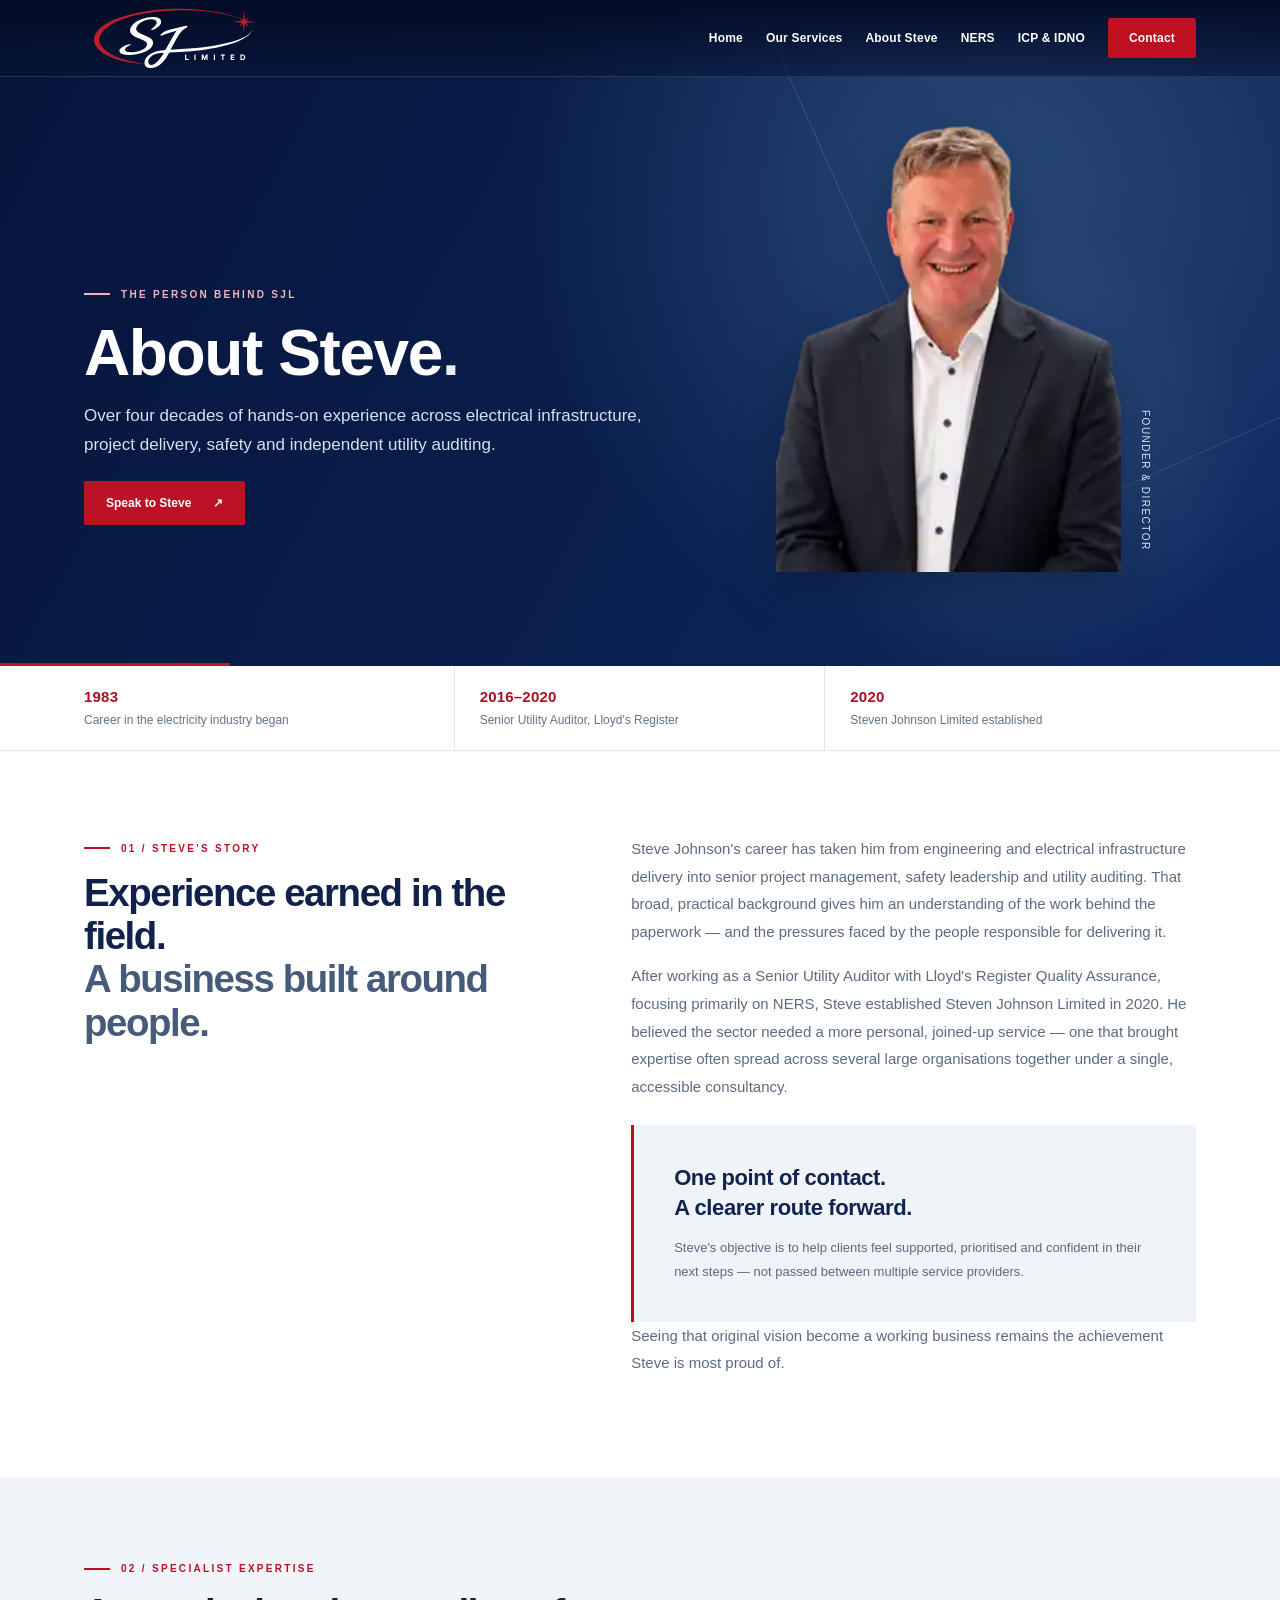
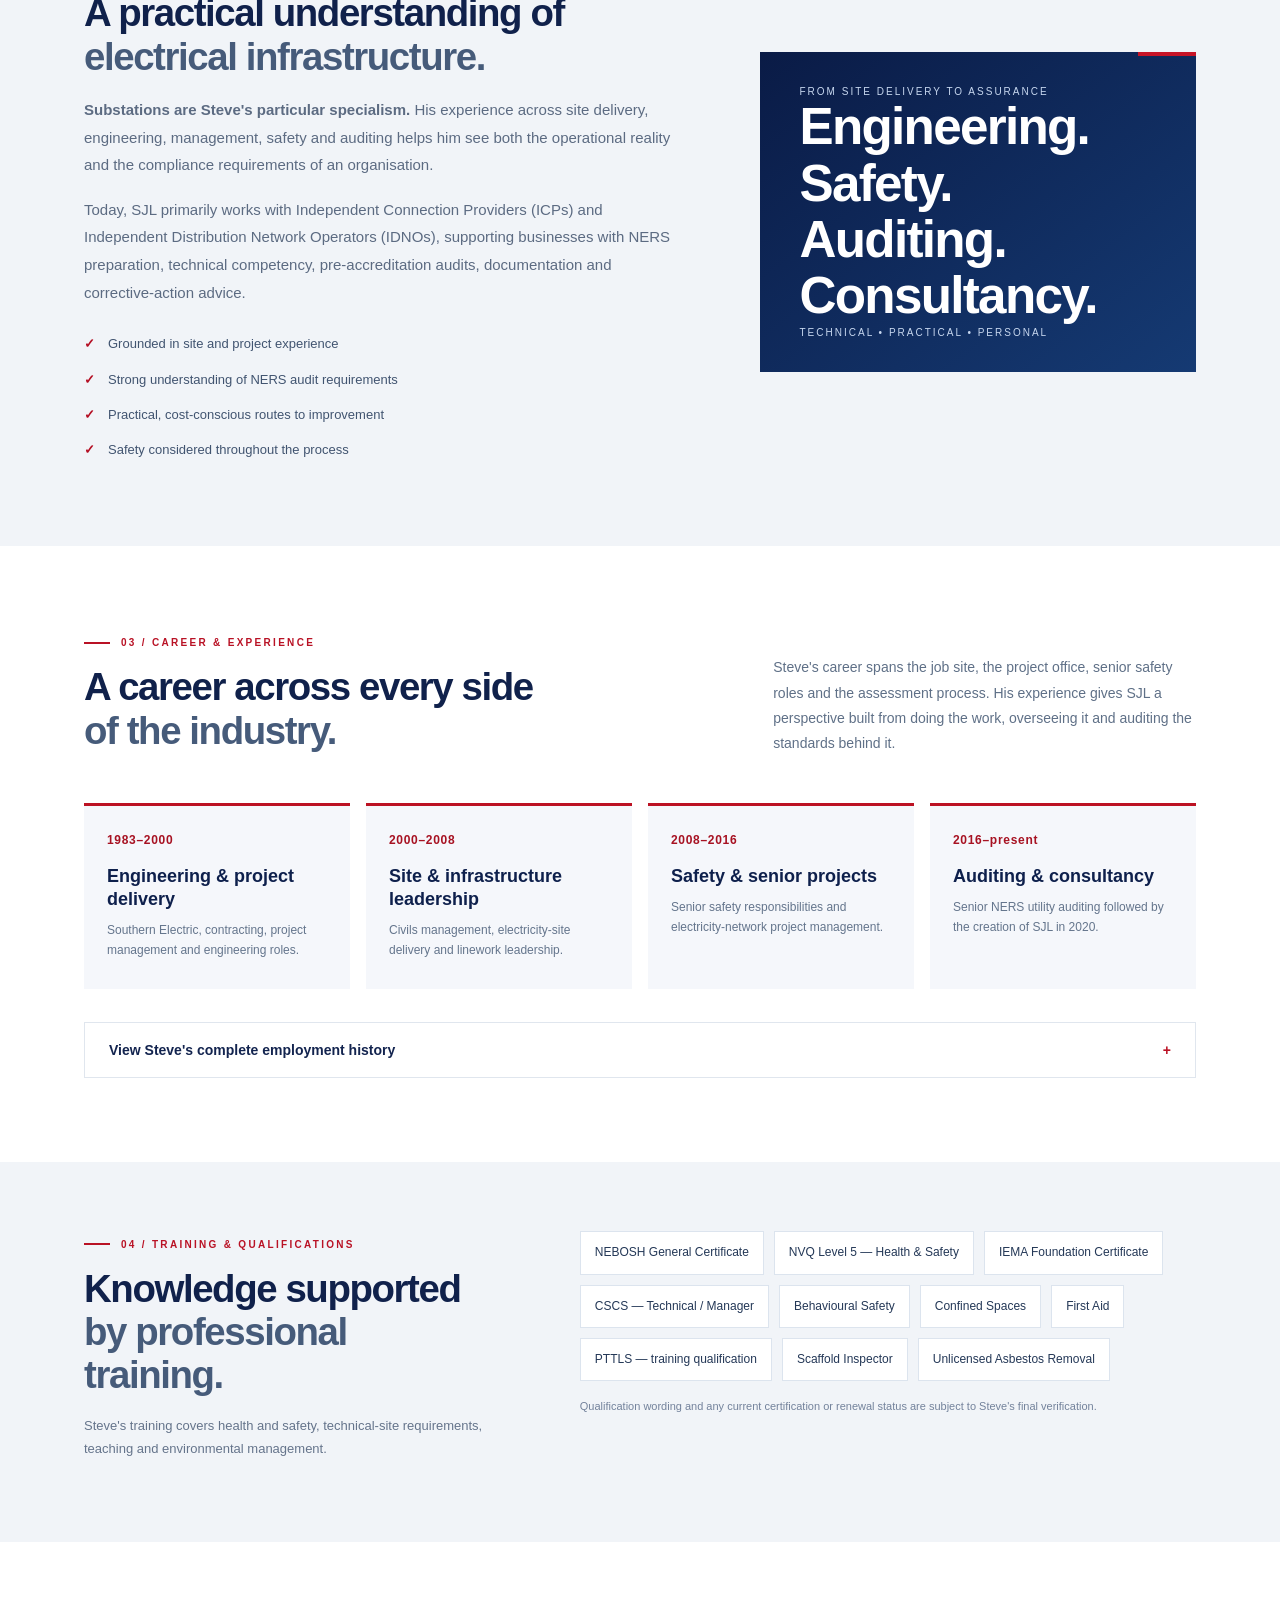
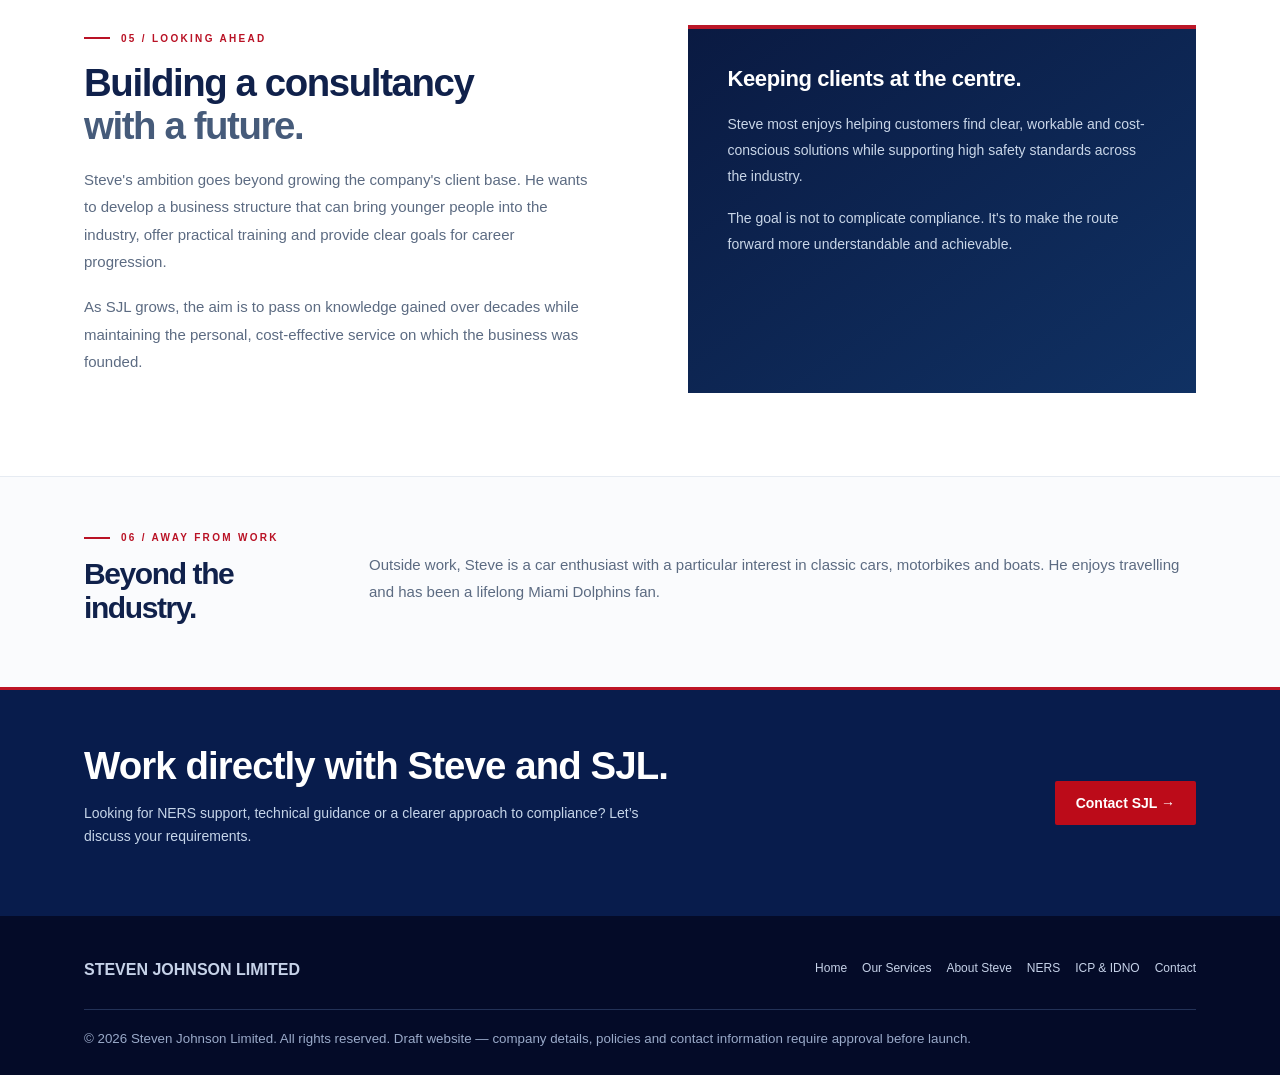
==== commit 2e52a2a6: "Prepare full-resolution Steve portrait PNG with fallback pending asset upload" ====
--- a/about-steve.html
+++ b/about-steve.html
@@ -8,7 +8,7 @@
       <a href="contact.html" class="ab-hero__button">Speak to Steve <span aria-hidden="true">↗</span></a>
     </div>
     <figure class="ab-hero__portrait">
-      <img src="assets/steve-johnson-portrait.svg" alt="Professional portrait of Steve Johnson, founder of Steven Johnson Limited" width="360" height="480" fetchpriority="high">
+      <img src="assets/Friendly%20Corporate%20Portrait%20Cutout%282%29.png" alt="Professional portrait of Steve Johnson, founder of Steven Johnson Limited" width="1086" height="1448" decoding="async" fetchpriority="high" onerror="this.onerror=null;this.src='assets/steve-johnson-portrait.svg'">
       <figcaption>Founder &amp; Director</figcaption>
     </figure>
   </div>
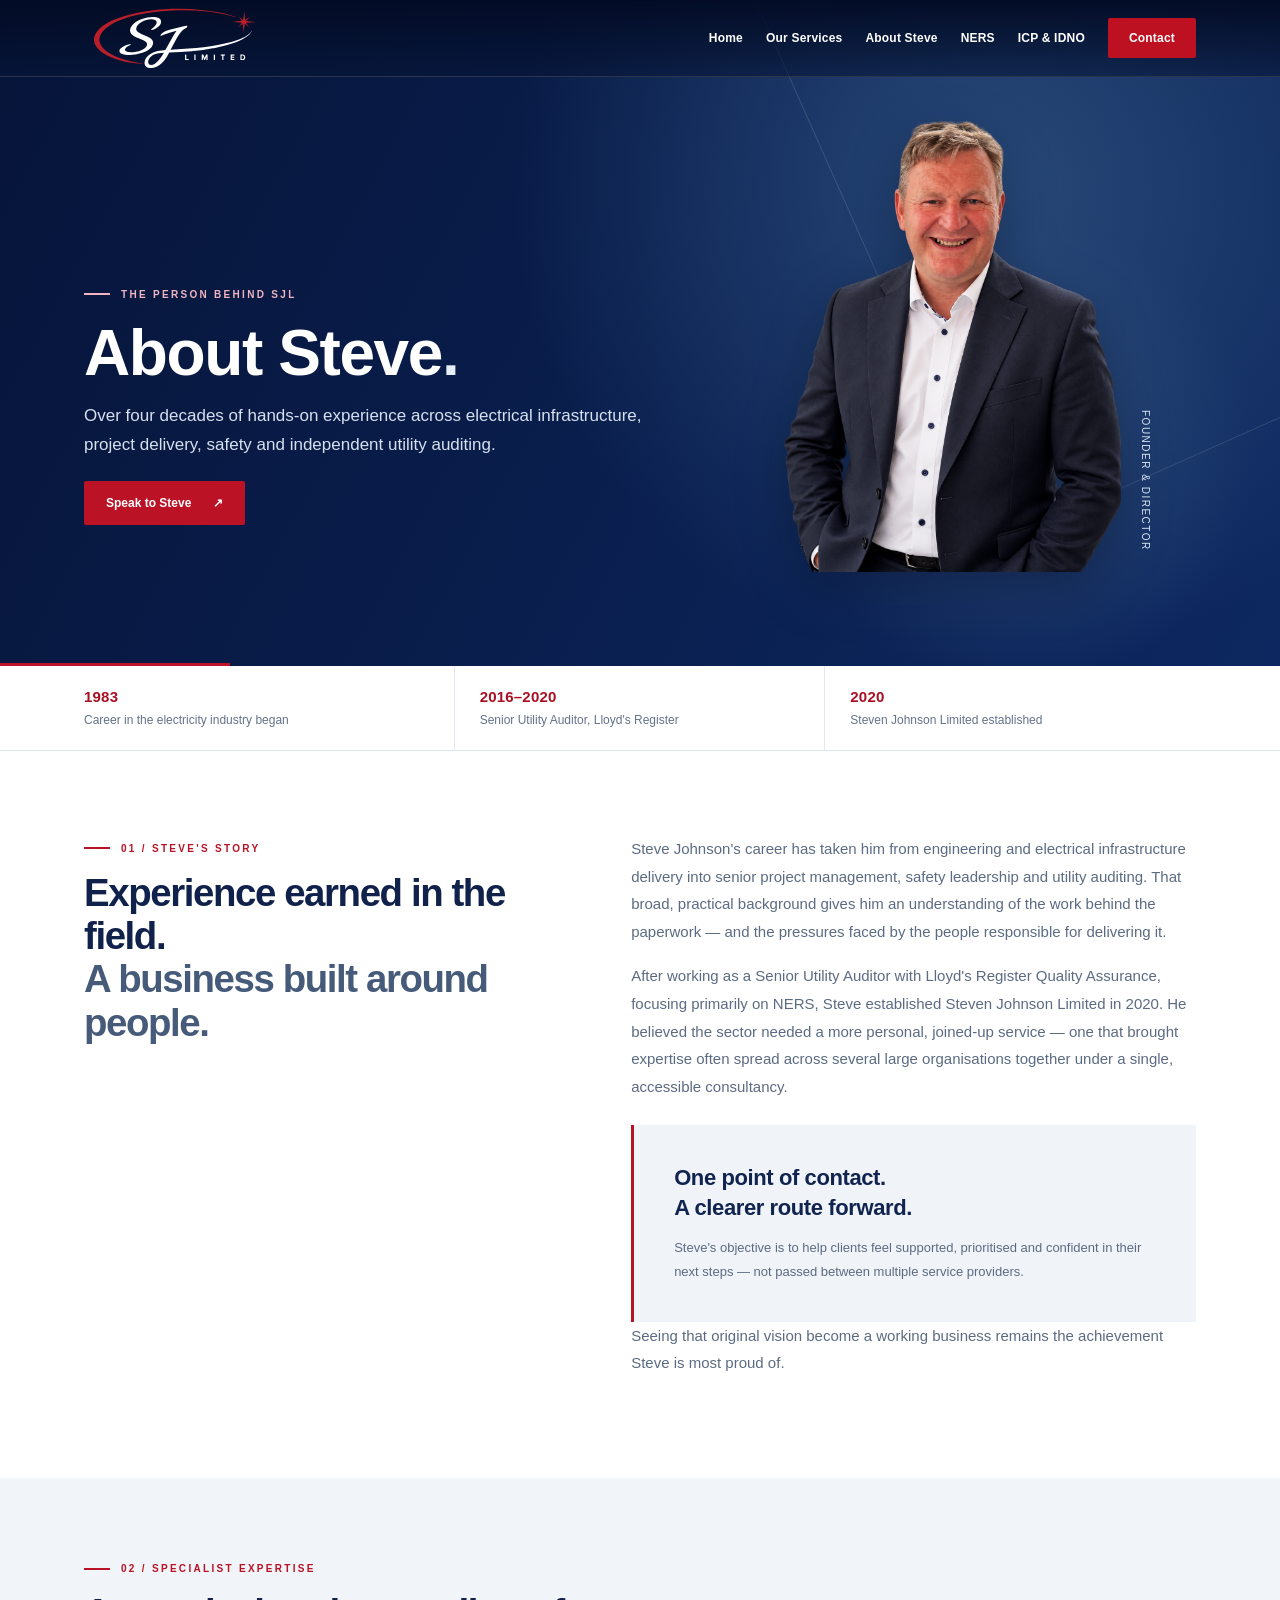
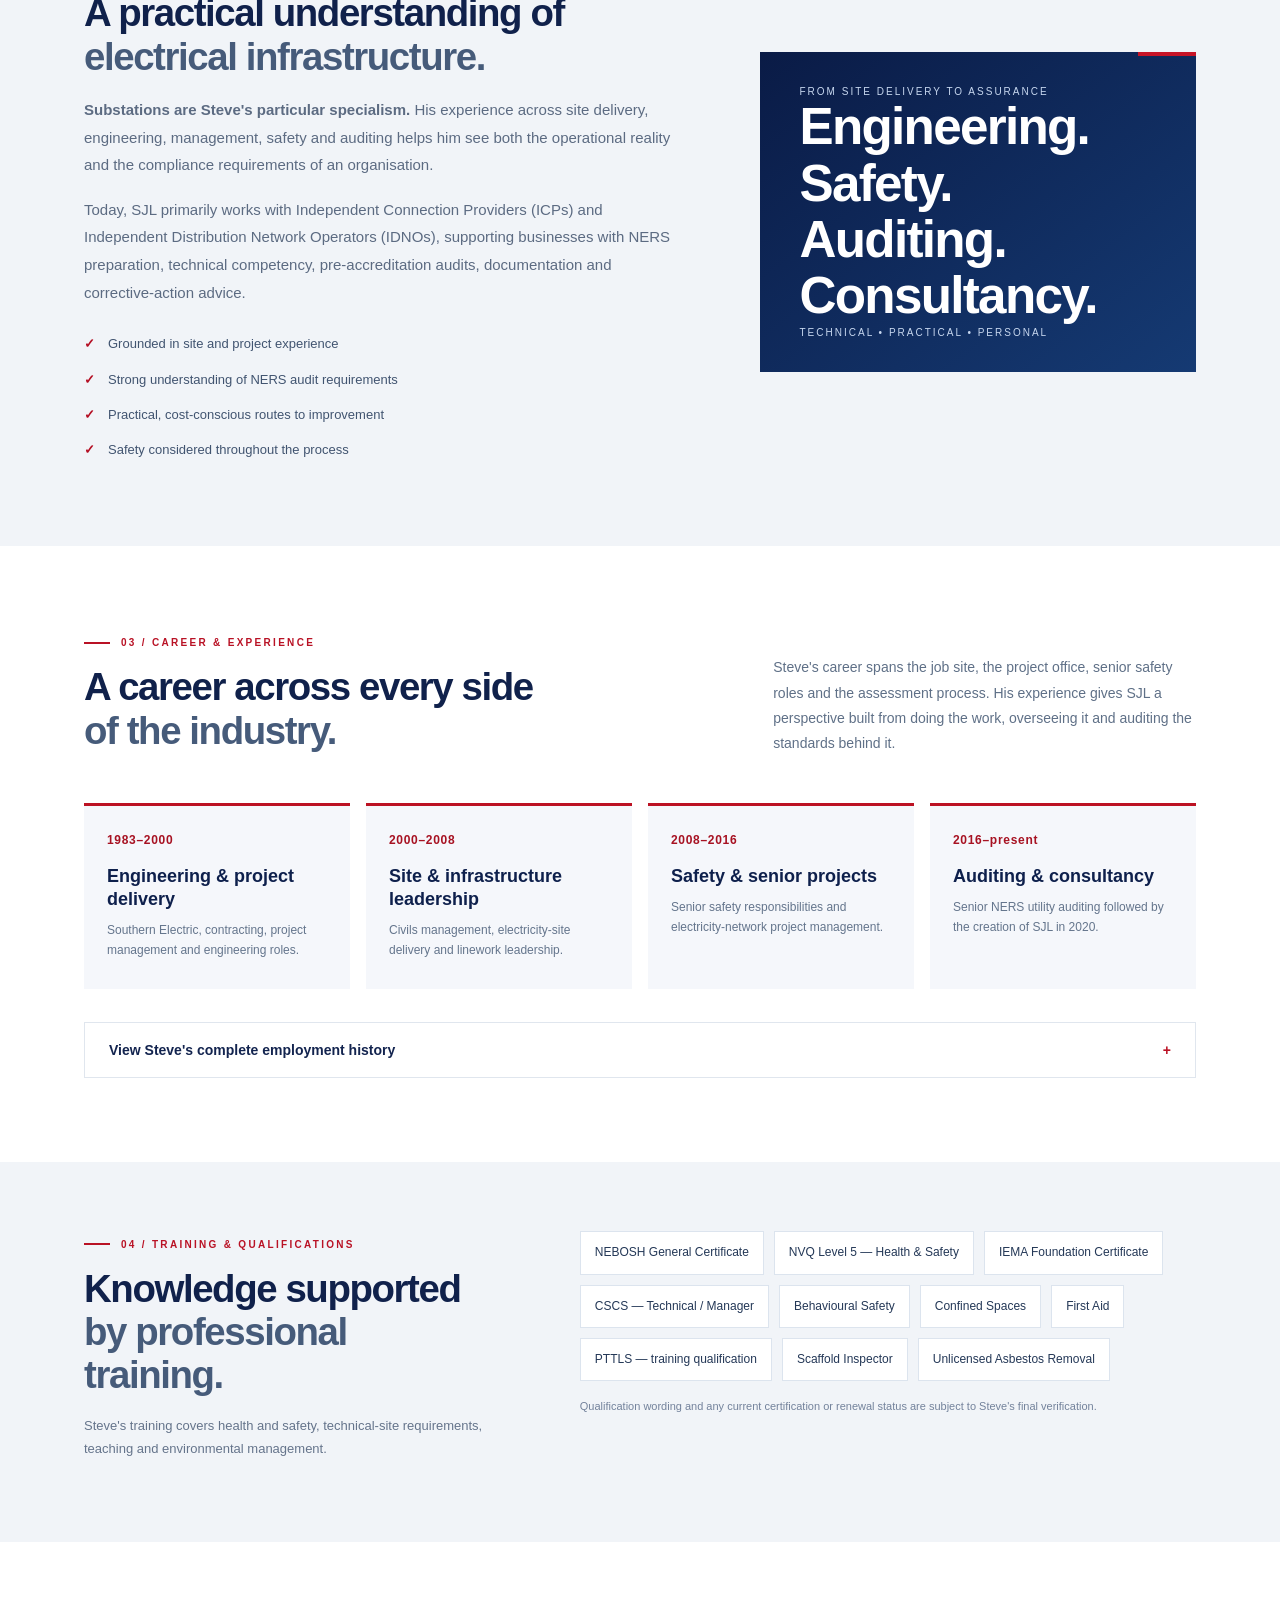
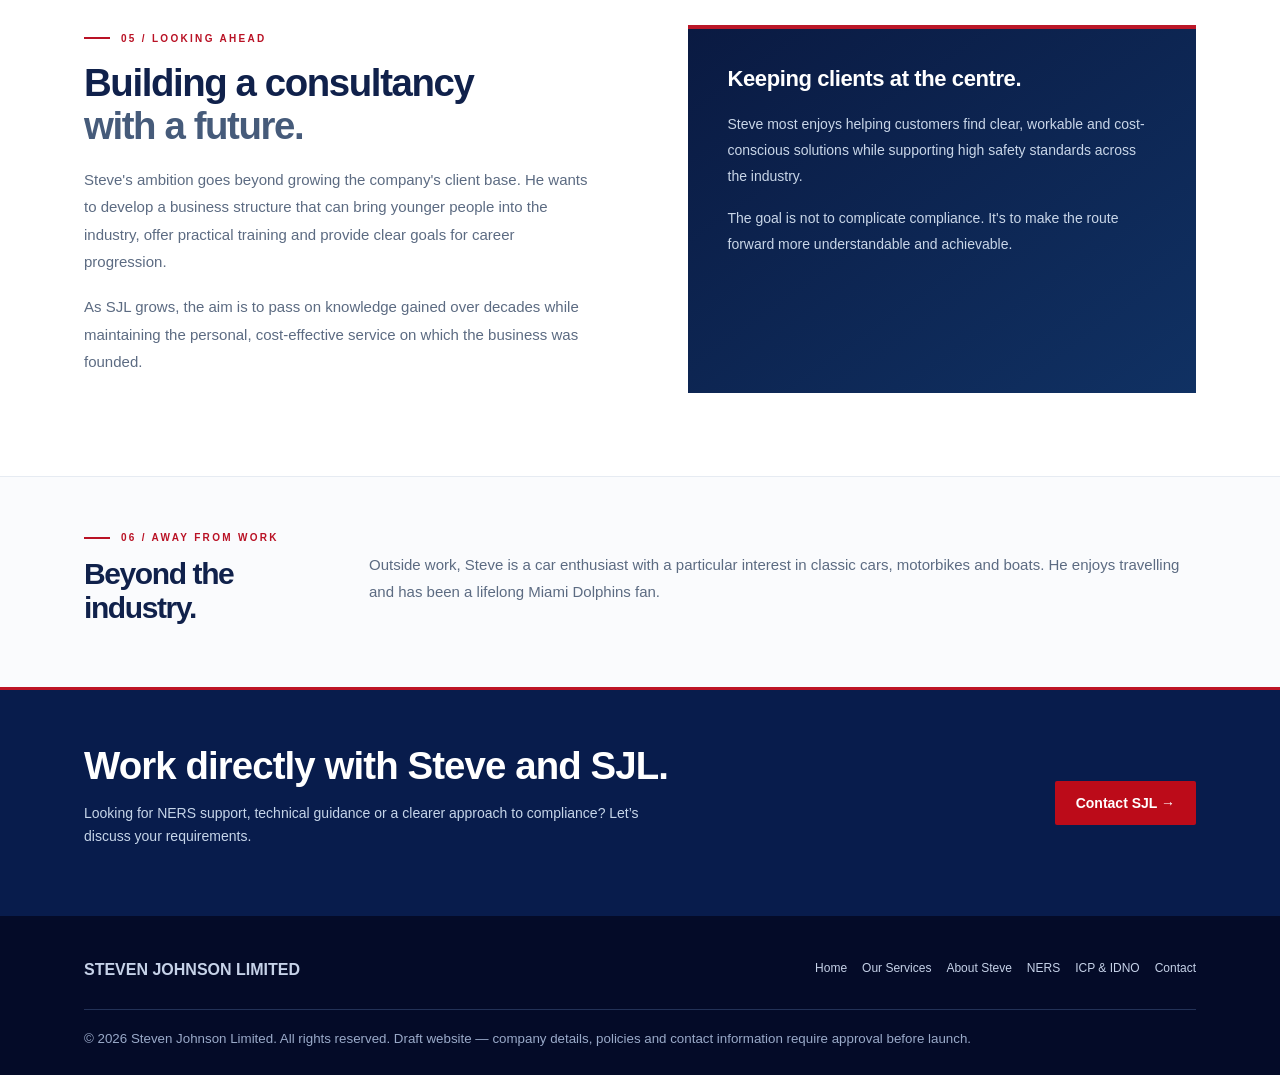
==== commit 1ac815ca: "Point About Steve portrait to uploaded full-resolution PNG filename" ====
--- a/about-steve.html
+++ b/about-steve.html
@@ -8,7 +8,7 @@
       <a href="contact.html" class="ab-hero__button">Speak to Steve <span aria-hidden="true">↗</span></a>
     </div>
     <figure class="ab-hero__portrait">
-      <img src="assets/Friendly%20Corporate%20Portrait%20Cutout%282%29.png" alt="Professional portrait of Steve Johnson, founder of Steven Johnson Limited" width="1086" height="1448" decoding="async" fetchpriority="high" onerror="this.onerror=null;this.src='assets/steve-johnson-portrait.svg'">
+      <img src="assets/Friendly%20Corporate%20Portrait%20Cutout.png" alt="Professional portrait of Steve Johnson, founder of Steven Johnson Limited" width="1086" height="1448" decoding="async" fetchpriority="high" onerror="this.onerror=null;this.src='assets/steve-johnson-portrait.svg'">
       <figcaption>Founder &amp; Director</figcaption>
     </figure>
   </div>
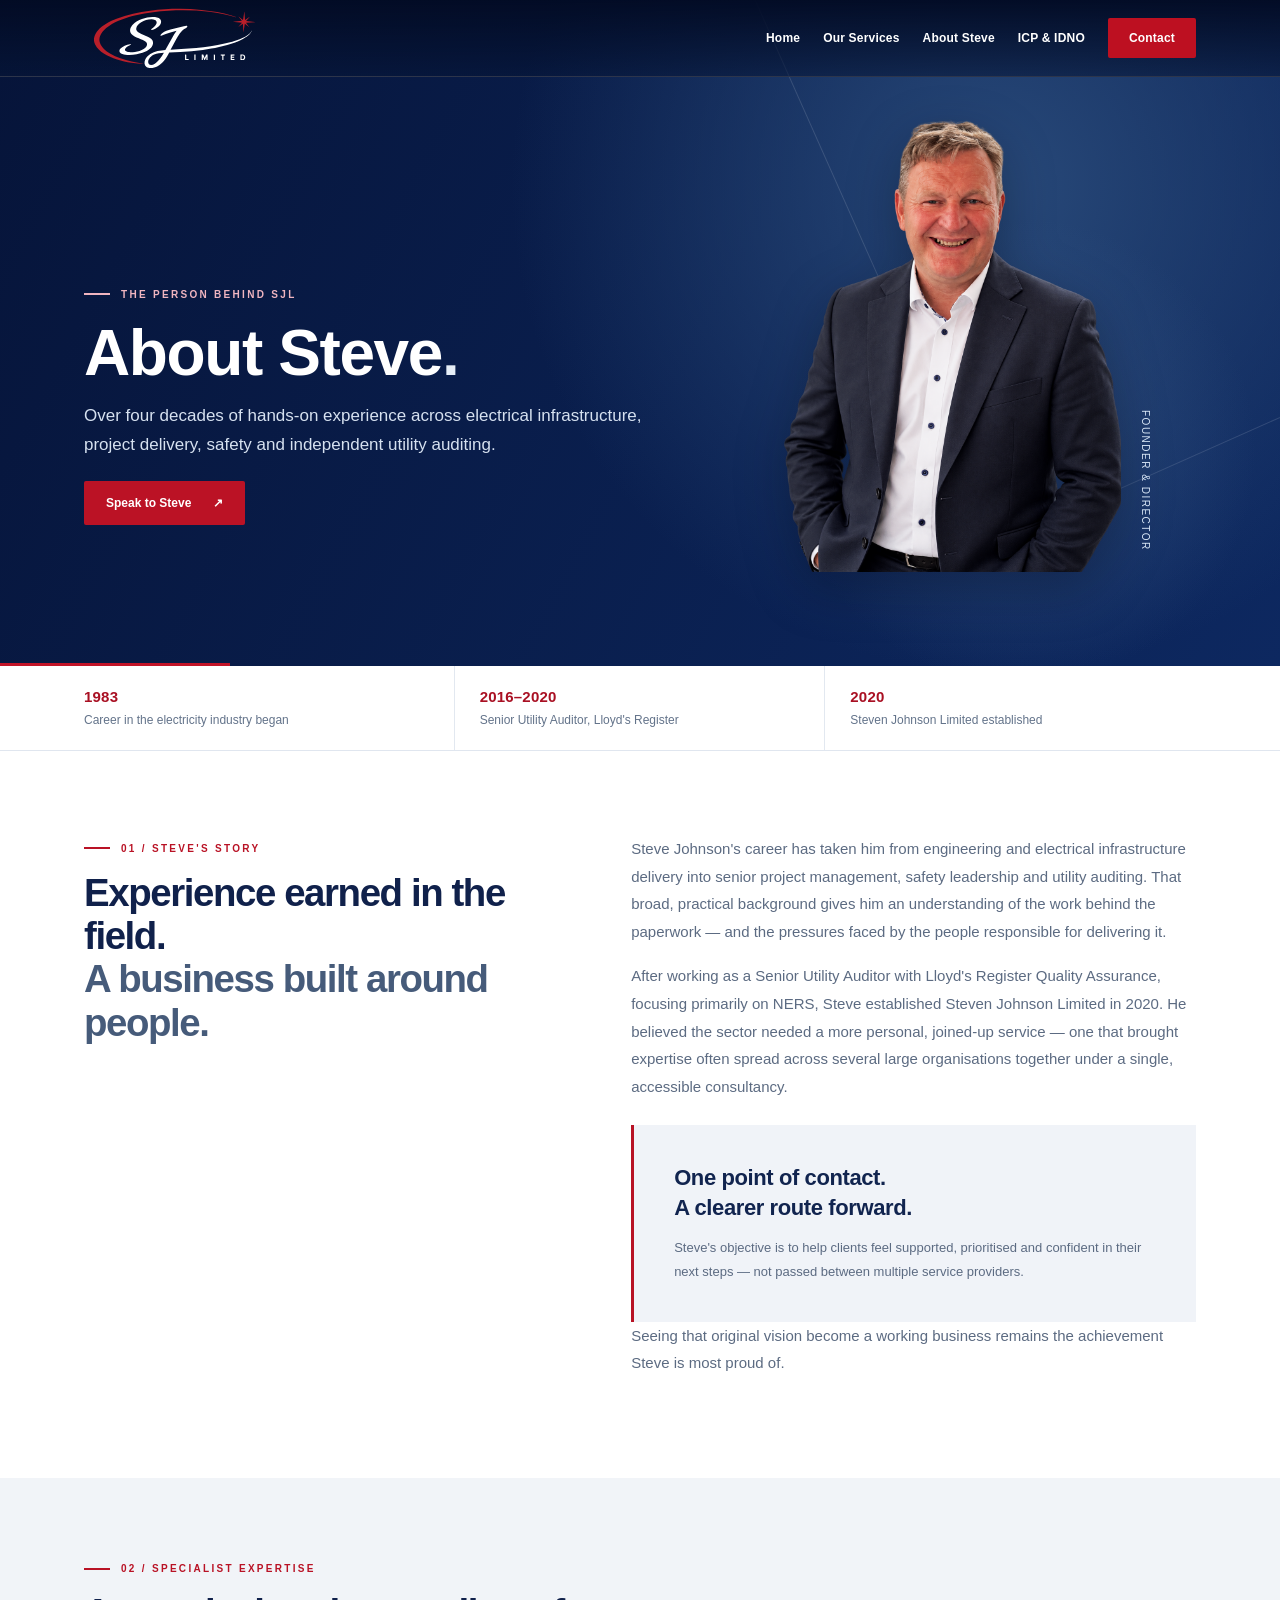
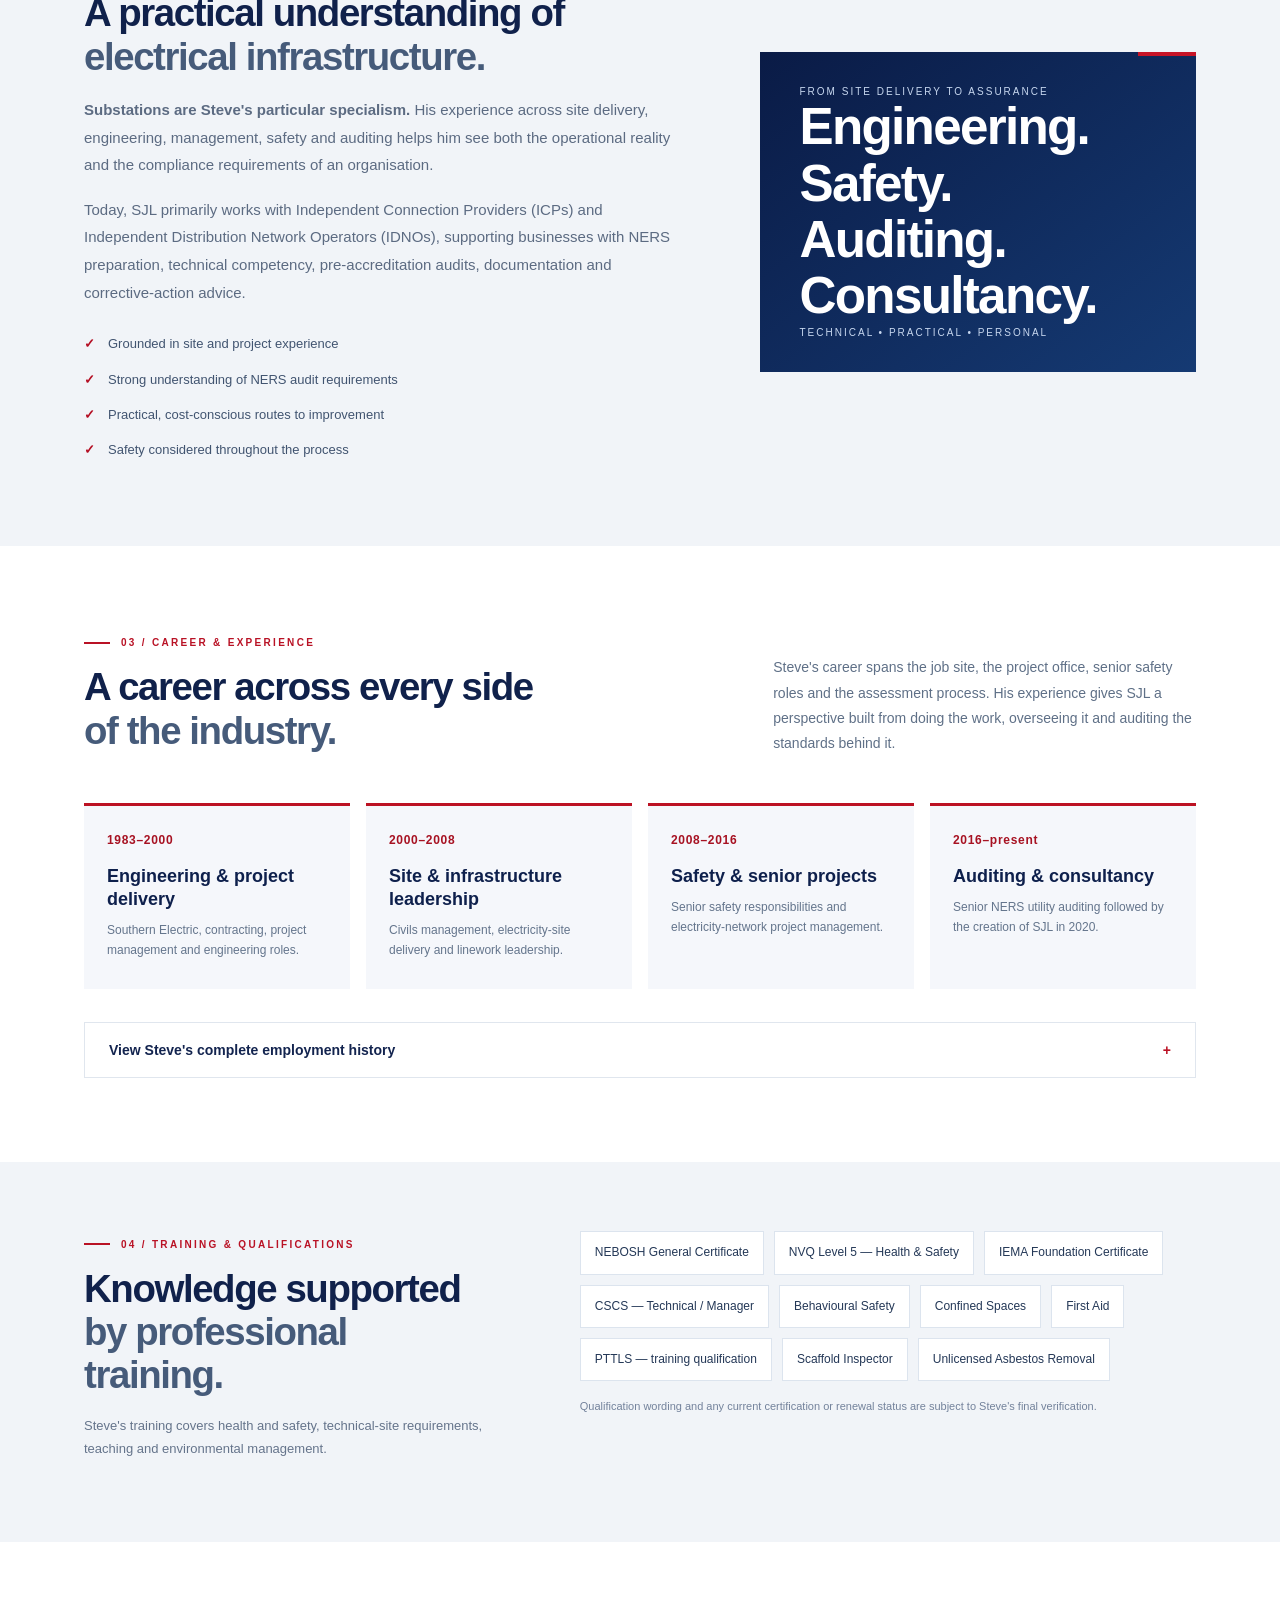
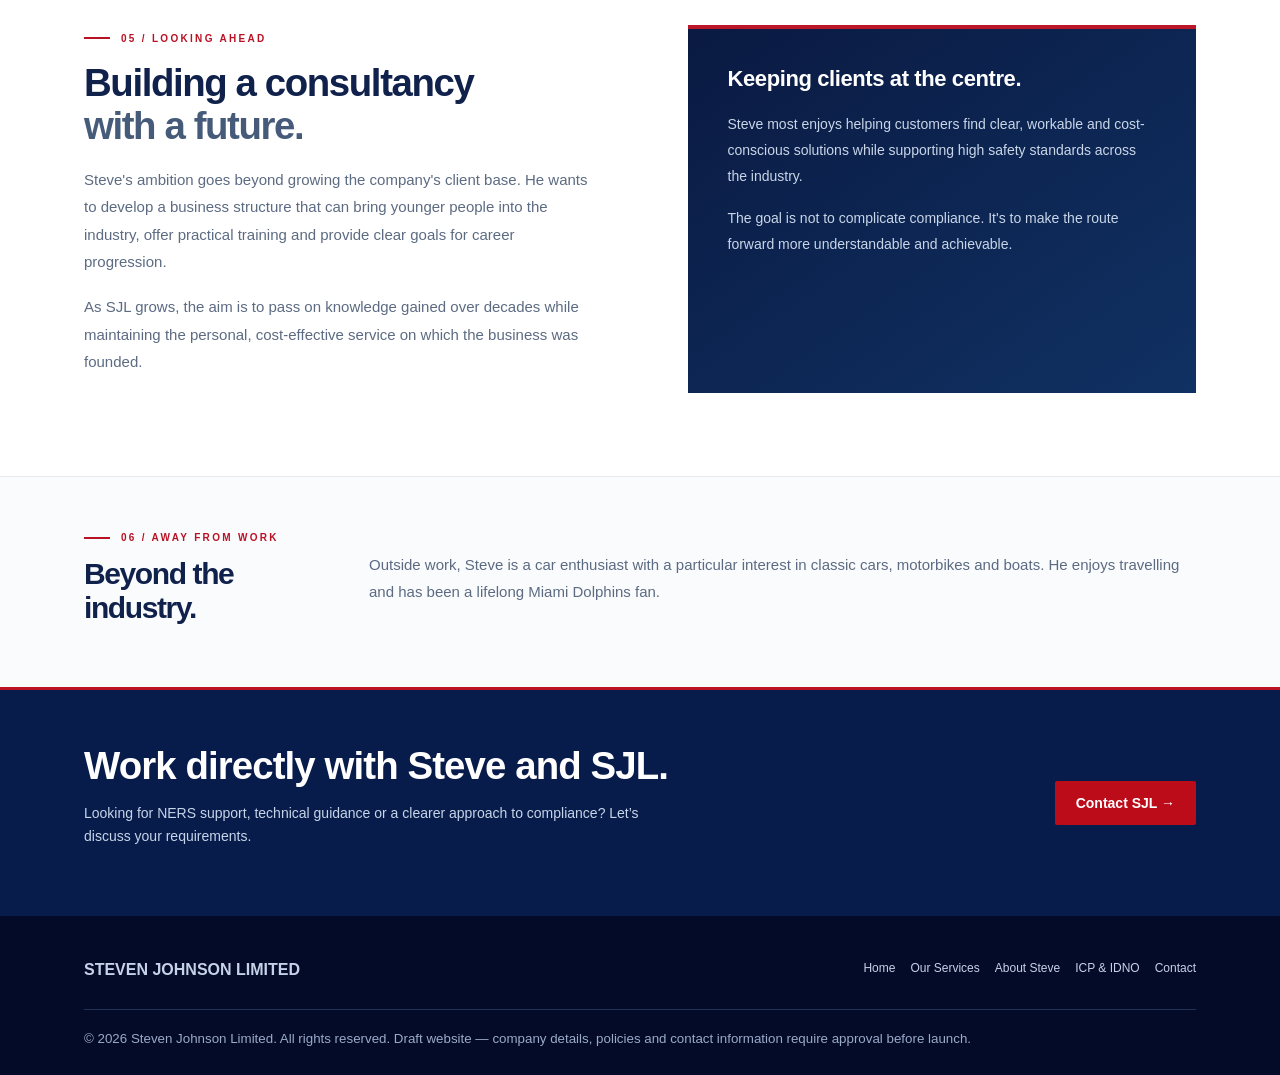
==== commit 9742cf30: "Simplify to five-page navigation; keep NERS as a service" ====
--- a/about-steve.html
+++ b/about-steve.html
@@ -1,4 +1,4 @@
-<!doctype html><html lang="en-GB"><head><meta charset="utf-8"><meta name="viewport" content="width=device-width,initial-scale=1"><meta name="theme-color" content="#07134b"><title>About Steve Johnson | Founder of Steven Johnson Limited</title><meta name="description" content="Meet Steve Johnson: electrical infrastructure specialist, former NERS utility auditor and founder of Steven Johnson Limited. Explore his career, expertise and approach."><link rel="stylesheet" href="assets/styles.css"><link rel="stylesheet" href="assets/about-steve.css?v=20261026-1"></head><body class="about-page"><header><div class="wrap"><a class="brand" href="index.html"><img src="assets/sjl-mark.svg" alt="SJL"><span>Steven Johnson<br>Limited</span></a><button type="button" class="menu" aria-label="Toggle navigation" aria-expanded="false">☰</button><nav class="links"><a  class="" href="index.html">Home</a><a  class="" href="services.html">Our Services</a><a aria-current="page" class="" href="about-steve.html">About Steve</a><a  class="" href="ners.html">NERS</a><a  class="" href="icp-idno.html">ICP & IDNO</a><a  class="contact-link" href="contact.html">Contact</a></nav></div></header><main>
+<!doctype html><html lang="en-GB"><head><meta charset="utf-8"><meta name="viewport" content="width=device-width,initial-scale=1"><meta name="theme-color" content="#07134b"><title>About Steve Johnson | Founder of Steven Johnson Limited</title><meta name="description" content="Meet Steve Johnson: electrical infrastructure specialist, former NERS utility auditor and founder of Steven Johnson Limited. Explore his career, expertise and approach."><link rel="stylesheet" href="assets/styles.css"><link rel="stylesheet" href="assets/about-steve.css?v=20261026-1"></head><body class="about-page"><header><div class="wrap"><a class="brand" href="index.html"><img src="assets/sjl-mark.svg" alt="SJL"><span>Steven Johnson<br>Limited</span></a><button type="button" class="menu" aria-label="Toggle navigation" aria-expanded="false">☰</button><nav class="links"><a  class="" href="index.html">Home</a><a  class="" href="services.html">Our Services</a><a aria-current="page" class="" href="about-steve.html">About Steve</a><a  class="" href="icp-idno.html">ICP & IDNO</a><a  class="contact-link" href="contact.html">Contact</a></nav></div></header><main>
 <section class="ab-hero" aria-labelledby="about-title">
   <div class="wrap ab-hero__grid">
     <div class="ab-hero__copy">
@@ -8,7 +8,7 @@
       <a href="contact.html" class="ab-hero__button">Speak to Steve <span aria-hidden="true">↗</span></a>
     </div>
     <figure class="ab-hero__portrait">
-      <img src="assets/Friendly%20Corporate%20Portrait%20Cutout.png" alt="Professional portrait of Steve Johnson, founder of Steven Johnson Limited" width="1086" height="1448" decoding="async" fetchpriority="high" onerror="this.onerror=null;this.src='assets/steve-johnson-portrait.svg'">
+      <img src="assets/Friendly%20Corporate%20Portrait%20Cutout.png" alt="Professional portrait of Steve Johnson, founder of Steven Johnson Limited" width="1086" height="1448" decoding="async" fetchpriority="high">
       <figcaption>Founder &amp; Director</figcaption>
     </figure>
   </div>
@@ -100,4 +100,4 @@
   <p>Outside work, Steve is a car enthusiast with a particular interest in classic cars, motorbikes and boats. He enjoys travelling and has been a lifelong Miami Dolphins fan.</p>
  </div>
 </section>
-</main><div class="cta"><div class="wrap"><div><h2>Work directly with Steve and SJL.</h2><p>Looking for NERS support, technical guidance or a clearer approach to compliance? Let’s discuss your requirements.</p></div><a class="button" href="contact.html">Contact SJL →</a></div></div><footer><div class="wrap"><div class="foot"><strong>STEVEN JOHNSON LIMITED</strong><nav><a href="index.html">Home</a><a href="services.html">Our Services</a><a href="about-steve.html">About Steve</a><a href="ners.html">NERS</a><a href="icp-idno.html">ICP & IDNO</a><a href="contact.html">Contact</a></nav></div><small>© 2026 Steven Johnson Limited. All rights reserved. Draft website — company details, policies and contact information require approval before launch.</small></div></footer><script src="assets/script.js"></script></body></html>+</main><div class="cta"><div class="wrap"><div><h2>Work directly with Steve and SJL.</h2><p>Looking for NERS support, technical guidance or a clearer approach to compliance? Let’s discuss your requirements.</p></div><a class="button" href="contact.html">Contact SJL →</a></div></div><footer><div class="wrap"><div class="foot"><strong>STEVEN JOHNSON LIMITED</strong><nav><a href="index.html">Home</a><a href="services.html">Our Services</a><a href="about-steve.html">About Steve</a><a href="icp-idno.html">ICP & IDNO</a><a href="contact.html">Contact</a></nav></div><small>© 2026 Steven Johnson Limited. All rights reserved. Draft website — company details, policies and contact information require approval before launch.</small></div></footer><script src="assets/script.js"></script></body></html>
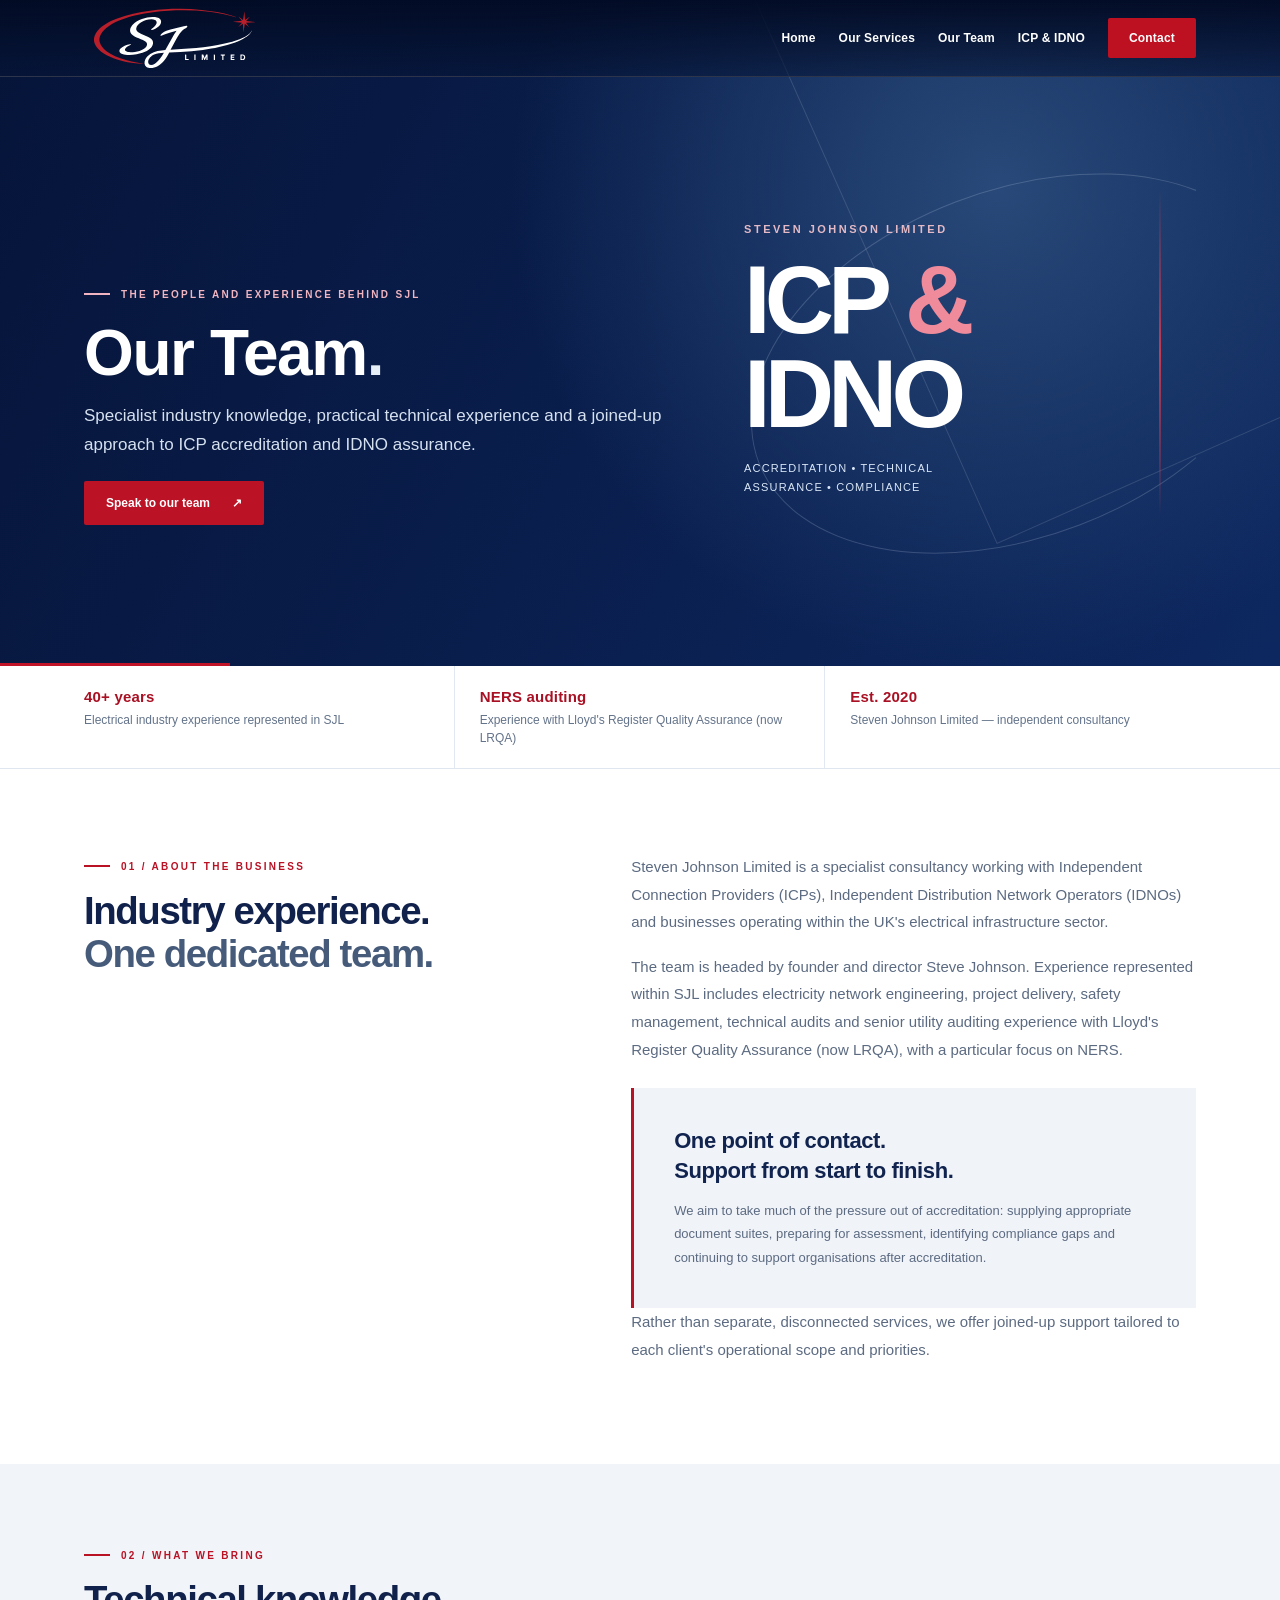
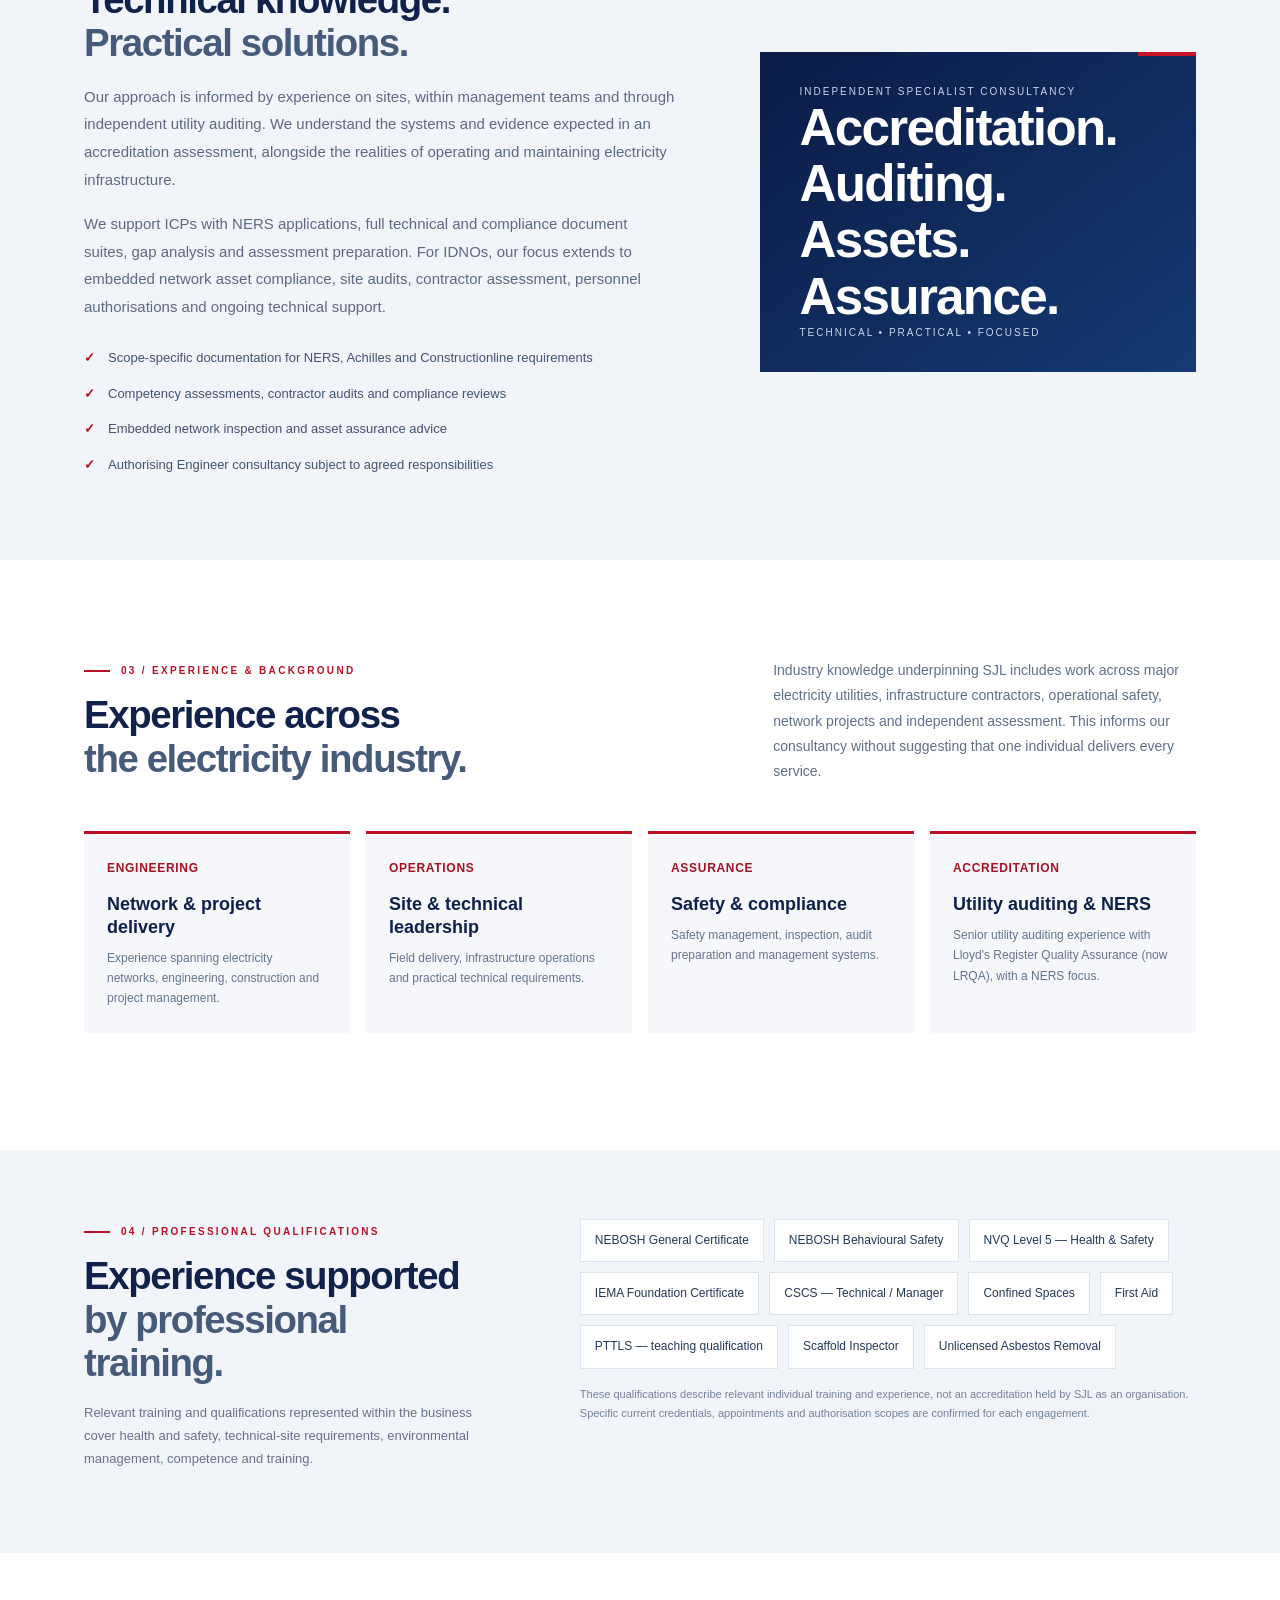
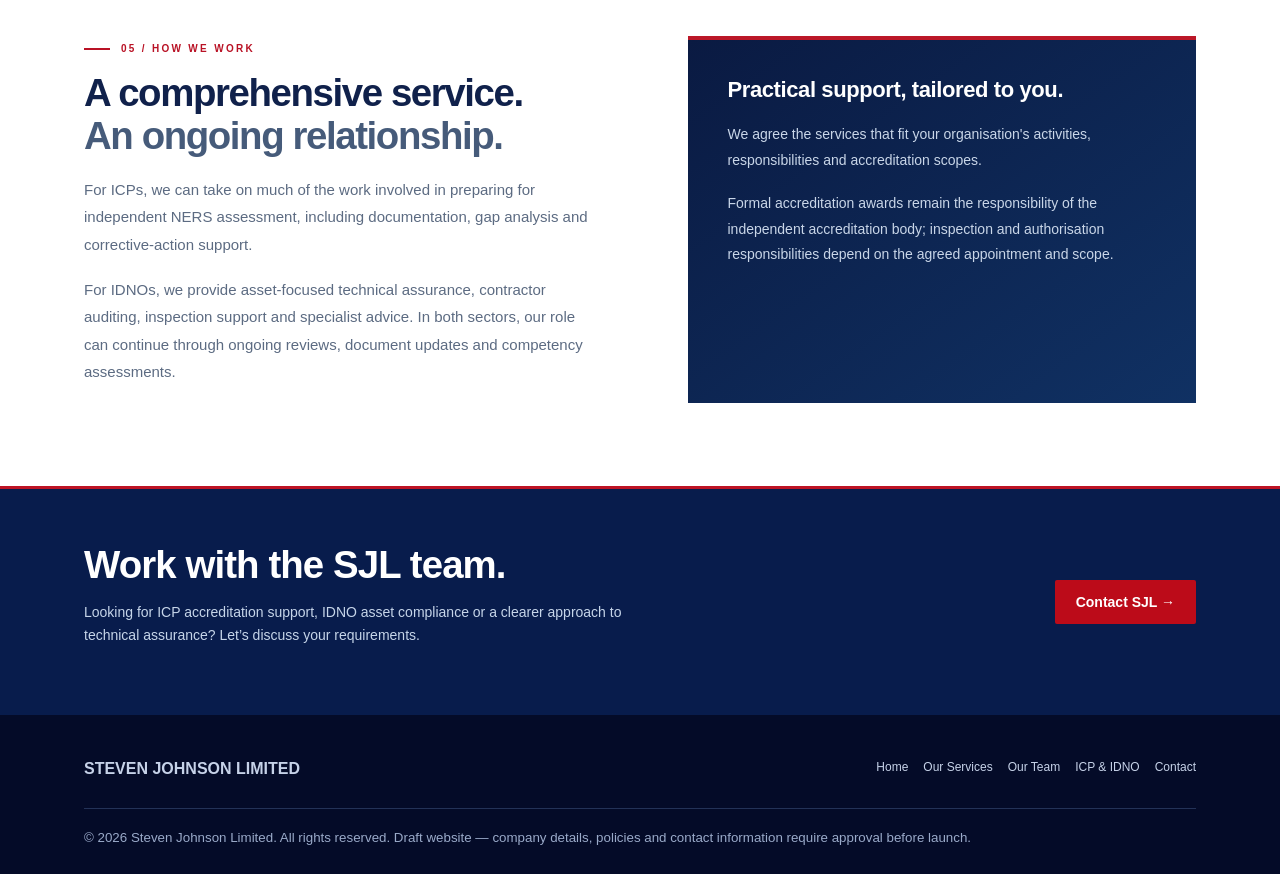
==== commit 44679137: "Redirect previous About Steve page to new Our Team page" ====
--- a/about-steve.html
+++ b/about-steve.html
@@ -1,103 +1,9 @@
-<!doctype html><html lang="en-GB"><head><meta charset="utf-8"><meta name="viewport" content="width=device-width,initial-scale=1"><meta name="theme-color" content="#07134b"><title>About Steve Johnson | Founder of Steven Johnson Limited</title><meta name="description" content="Meet Steve Johnson: electrical infrastructure specialist, former NERS utility auditor and founder of Steven Johnson Limited. Explore his career, expertise and approach."><link rel="stylesheet" href="assets/styles.css"><link rel="stylesheet" href="assets/about-steve.css?v=20261026-1"></head><body class="about-page"><header><div class="wrap"><a class="brand" href="index.html"><img src="assets/sjl-mark.svg" alt="SJL"><span>Steven Johnson<br>Limited</span></a><button type="button" class="menu" aria-label="Toggle navigation" aria-expanded="false">☰</button><nav class="links"><a  class="" href="index.html">Home</a><a  class="" href="services.html">Our Services</a><a aria-current="page" class="" href="about-steve.html">About Steve</a><a  class="" href="icp-idno.html">ICP & IDNO</a><a  class="contact-link" href="contact.html">Contact</a></nav></div></header><main>
-<section class="ab-hero" aria-labelledby="about-title">
-  <div class="wrap ab-hero__grid">
-    <div class="ab-hero__copy">
-      <span class="ab-kicker ab-kicker--light">The person behind SJL</span>
-      <h1 id="about-title">About Steve<span>.</span></h1>
-      <p>Over four decades of hands-on experience across electrical infrastructure, project delivery, safety and independent utility auditing.</p>
-      <a href="contact.html" class="ab-hero__button">Speak to Steve <span aria-hidden="true">↗</span></a>
-    </div>
-    <figure class="ab-hero__portrait">
-      <img src="assets/Friendly%20Corporate%20Portrait%20Cutout.png" alt="Professional portrait of Steve Johnson, founder of Steven Johnson Limited" width="1086" height="1448" decoding="async" fetchpriority="high">
-      <figcaption>Founder &amp; Director</figcaption>
-    </figure>
-  </div>
-</section>
-<div class="ab-milestones" aria-label="Steve's career at a glance">
-  <div class="wrap ab-milestones__grid">
-    <div class="ab-milestone"><strong>1983</strong><span>Career in the electricity industry began</span></div>
-    <div class="ab-milestone"><strong>2016–2020</strong><span>Senior Utility Auditor, Lloyd's Register</span></div>
-    <div class="ab-milestone"><strong>2020</strong><span>Steven Johnson Limited established</span></div>
-  </div>
-</div>
-<section class="ab-story" aria-labelledby="story-title">
- <div class="wrap ab-story__grid">
-  <div>
-   <span class="ab-kicker">01 / Steve's story</span>
-   <h2 id="story-title">Experience earned in the field.<br><em>A business built around people.</em></h2>
-  </div>
-  <div class="ab-story__copy">
-    <p>Steve Johnson's career has taken him from engineering and electrical infrastructure delivery into senior project management, safety leadership and utility auditing. That broad, practical background gives him an understanding of the work behind the paperwork — and the pressures faced by the people responsible for delivering it.</p>
-    <p>After working as a Senior Utility Auditor with Lloyd's Register Quality Assurance, focusing primarily on NERS, Steve established Steven Johnson Limited in 2020. He believed the sector needed a more personal, joined-up service — one that brought expertise often spread across several large organisations together under a single, accessible consultancy.</p>
-    <div class="ab-story__callout"><strong>One point of contact.<br>A clearer route forward.</strong><p>Steve's objective is to help clients feel supported, prioritised and confident in their next steps — not passed between multiple service providers.</p></div>
-    <p>Seeing that original vision become a working business remains the achievement Steve is most proud of.</p>
-  </div>
- </div>
-</section>
-<section class="ab-expertise" aria-labelledby="expertise-title">
- <div class="wrap ab-expertise__grid">
-  <div class="ab-expertise__copy">
-    <span class="ab-kicker">02 / Specialist expertise</span>
-    <h2 id="expertise-title">A practical understanding of<br><em>electrical infrastructure.</em></h2>
-    <p><strong>Substations are Steve's particular specialism.</strong> His experience across site delivery, engineering, management, safety and auditing helps him see both the operational reality and the compliance requirements of an organisation.</p>
-    <p>Today, SJL primarily works with Independent Connection Providers (ICPs) and Independent Distribution Network Operators (IDNOs), supporting businesses with NERS preparation, technical competency, pre-accreditation audits, documentation and corrective-action advice.</p>
-    <ul class="ab-checks">
-      <li>Grounded in site and project experience</li>
-      <li>Strong understanding of NERS audit requirements</li>
-      <li>Practical, cost-conscious routes to improvement</li>
-      <li>Safety considered throughout the process</li>
-    </ul>
-  </div>
-  <div class="ab-expertise__image" aria-label="SJL areas of expertise">
-    <span class="small">FROM SITE DELIVERY TO ASSURANCE</span>
-    <div class="big">Engineering.<br>Safety.<br>Auditing.<br>Consultancy.</div>
-    <span class="small">TECHNICAL • PRACTICAL • PERSONAL</span>
-  </div>
- </div>
-</section>
-<section class="ab-career" aria-labelledby="career-title">
- <div class="wrap">
-   <div class="ab-career__intro">
-    <div><span class="ab-kicker">03 / Career &amp; experience</span><h2 id="career-title">A career across every side<br><em>of the industry.</em></h2></div>
-    <p>Steve's career spans the job site, the project office, senior safety roles and the assessment process. His experience gives SJL a perspective built from doing the work, overseeing it and auditing the standards behind it.</p>
-   </div>
-   <div class="ab-career__eras">
-    <div class="ab-era"><strong>1983–2000</strong><h3>Engineering &amp; project delivery</h3><p>Southern Electric, contracting, project management and engineering roles.</p></div>
-    <div class="ab-era"><strong>2000–2008</strong><h3>Site &amp; infrastructure leadership</h3><p>Civils management, electricity-site delivery and linework leadership.</p></div>
-    <div class="ab-era"><strong>2008–2016</strong><h3>Safety &amp; senior projects</h3><p>Senior safety responsibilities and electricity-network project management.</p></div>
-    <div class="ab-era"><strong>2016–present</strong><h3>Auditing &amp; consultancy</h3><p>Senior NERS utility auditing followed by the creation of SJL in 2020.</p></div>
-   </div>
-   <details class="ab-history">
-    <summary>View Steve's complete employment history <span class="ab-chevron" aria-hidden="true">+</span></summary>
-    <div class="ab-history__content">
-      <ol><li><span class="ab-history__date">2020–present</span><div><strong>Steven Johnson Limited</strong><span class="role">Founder / Director</span></div></li><li><span class="ab-history__date">2016–2020</span><div><strong>Lloyd's Register Quality Assurance</strong><span class="role">Senior Utility Auditor — primarily NERS</span></div></li><li><span class="ab-history__date">2014–2016</span><div><strong>SSE Utility Solutions</strong><span class="role">Lead Project Manager</span></div></li><li><span class="ab-history__date">2014–2016</span><div><strong>Freedom Power</strong><span class="role">Senior Project Manager</span></div></li><li><span class="ab-history__date">2008–2013</span><div><strong>Balfour Beatty</strong><span class="role">Senior Safety Advisor</span></div></li><li><span class="ab-history__date">2005–2008</span><div><strong>SSE plc</strong><span class="role">Linesman / Foreman</span></div></li><li><span class="ab-history__date">2001–2005</span><div><strong>ESBI / Enterprise</strong><span class="role">PIWC Site Manager</span></div></li><li><span class="ab-history__date">2000–2001</span><div><strong>McNicholas Construction (Holdings) Ltd</strong><span class="role">Civils Manager</span></div></li><li><span class="ab-history__date">1999–2000</span><div><strong>ESBI</strong><span class="role">Site Engineer</span></div></li><li><span class="ab-history__date">1995–1999</span><div><strong>Clough Smiths</strong><span class="role">Project Manager</span></div></li><li><span class="ab-history__date">1993–1995</span><div><strong>Southern Electric Contracting</strong><span class="role">Engineer</span></div></li><li><span class="ab-history__date">1983–1993</span><div><strong>Southern Electric</strong><span class="role">Project Manager</span></div></li></ol>
-    </div>
-   </details>
- </div>
-</section>
-<section class="ab-credentials" aria-labelledby="qualifications-title">
- <div class="wrap ab-credentials__grid">
-   <div>
-    <span class="ab-kicker">04 / Training &amp; qualifications</span>
-    <h2 id="qualifications-title">Knowledge supported<br><em>by professional training.</em></h2>
-    <p>Steve's training covers health and safety, technical-site requirements, teaching and environmental management.</p>
-   </div>
-   <div>
-     <div class="ab-tags"><span>NEBOSH General Certificate</span><span>NVQ Level 5 — Health &amp; Safety</span><span>IEMA Foundation Certificate</span><span>CSCS — Technical / Manager</span><span>Behavioural Safety</span><span>Confined Spaces</span><span>First Aid</span><span>PTTLS — training qualification</span><span>Scaffold Inspector</span><span>Unlicensed Asbestos Removal</span></div>
-     <p class="ab-credentials__note">Qualification wording and any current certification or renewal status are subject to Steve's final verification.</p>
-   </div>
- </div>
-</section>
-<section class="ab-future" aria-labelledby="future-title">
- <div class="wrap ab-future__grid">
-   <div><span class="ab-kicker">05 / Looking ahead</span><h2 id="future-title">Building a consultancy<br><em>with a future.</em></h2><p>Steve's ambition goes beyond growing the company's client base. He wants to develop a business structure that can bring younger people into the industry, offer practical training and provide clear goals for career progression.</p><p>As SJL grows, the aim is to pass on knowledge gained over decades while maintaining the personal, cost-effective service on which the business was founded.</p></div>
-   <div class="ab-future__card"><h3>Keeping clients at the centre.</h3><p>Steve most enjoys helping customers find clear, workable and cost-conscious solutions while supporting high safety standards across the industry.</p><p>The goal is not to complicate compliance. It's to make the route forward more understandable and achievable.</p></div>
- </div>
-</section>
-<section class="ab-personal" aria-labelledby="personal-title">
- <div class="wrap ab-personal__grid">
-  <div><span class="ab-kicker">06 / Away from work</span><h2 id="personal-title">Beyond the industry.</h2></div>
-  <p>Outside work, Steve is a car enthusiast with a particular interest in classic cars, motorbikes and boats. He enjoys travelling and has been a lifelong Miami Dolphins fan.</p>
- </div>
-</section>
-</main><div class="cta"><div class="wrap"><div><h2>Work directly with Steve and SJL.</h2><p>Looking for NERS support, technical guidance or a clearer approach to compliance? Let’s discuss your requirements.</p></div><a class="button" href="contact.html">Contact SJL →</a></div></div><footer><div class="wrap"><div class="foot"><strong>STEVEN JOHNSON LIMITED</strong><nav><a href="index.html">Home</a><a href="services.html">Our Services</a><a href="about-steve.html">About Steve</a><a href="icp-idno.html">ICP & IDNO</a><a href="contact.html">Contact</a></nav></div><small>© 2026 Steven Johnson Limited. All rights reserved. Draft website — company details, policies and contact information require approval before launch.</small></div></footer><script src="assets/script.js"></script></body></html>+<!doctype html>
+<html lang="en-GB"><head>
+<meta charset="utf-8"><meta name="viewport" content="width=device-width,initial-scale=1">
+<title>Our Team | Steven Johnson Limited</title>
+<meta name="description" content="The About Steve page has moved to Our Team at Steven Johnson Limited.">
+<meta name="robots" content="noindex,follow">
+<meta http-equiv="refresh" content="0;url=our-team.html">
+<link rel="canonical" href="https://stevejohnsonltd.co.uk/our-team.html">
+</head><body><p>Our team and professional experience page has moved to <a href="our-team.html">Our Team</a>.</p></body></html>
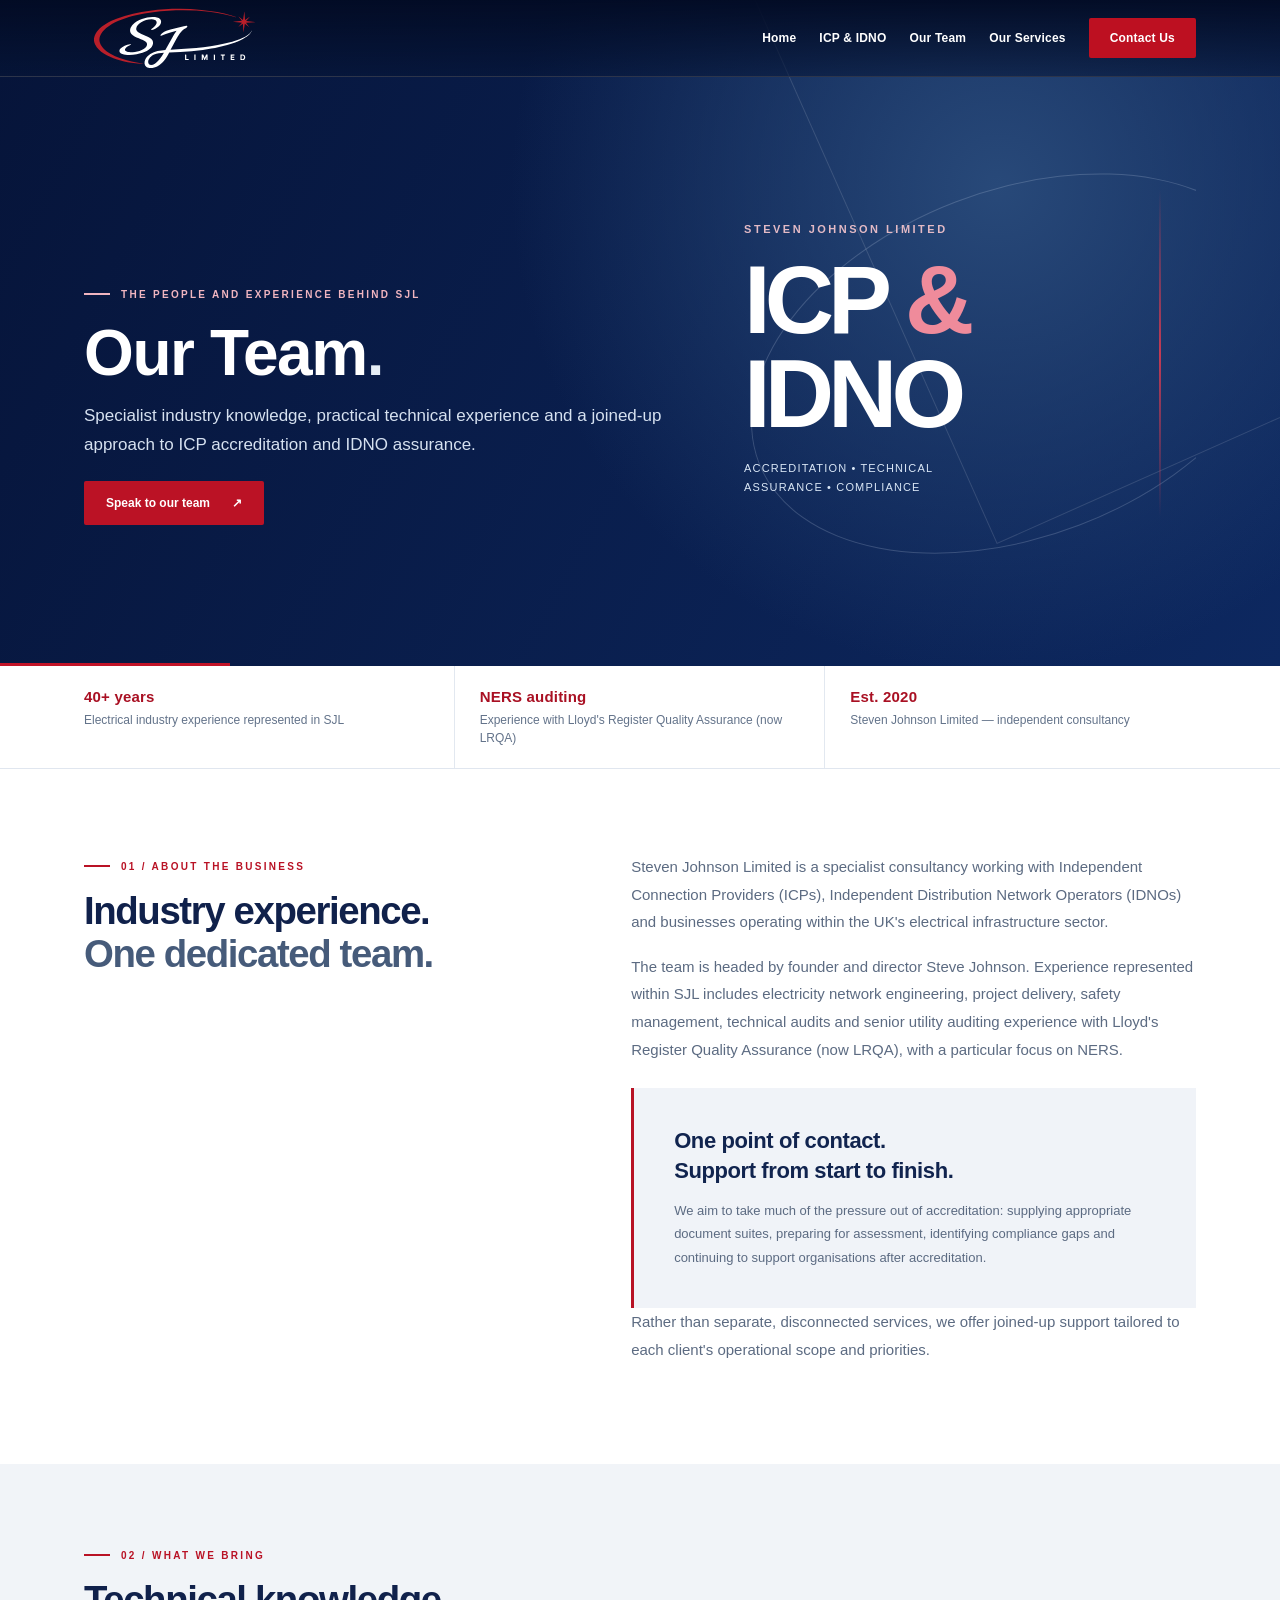
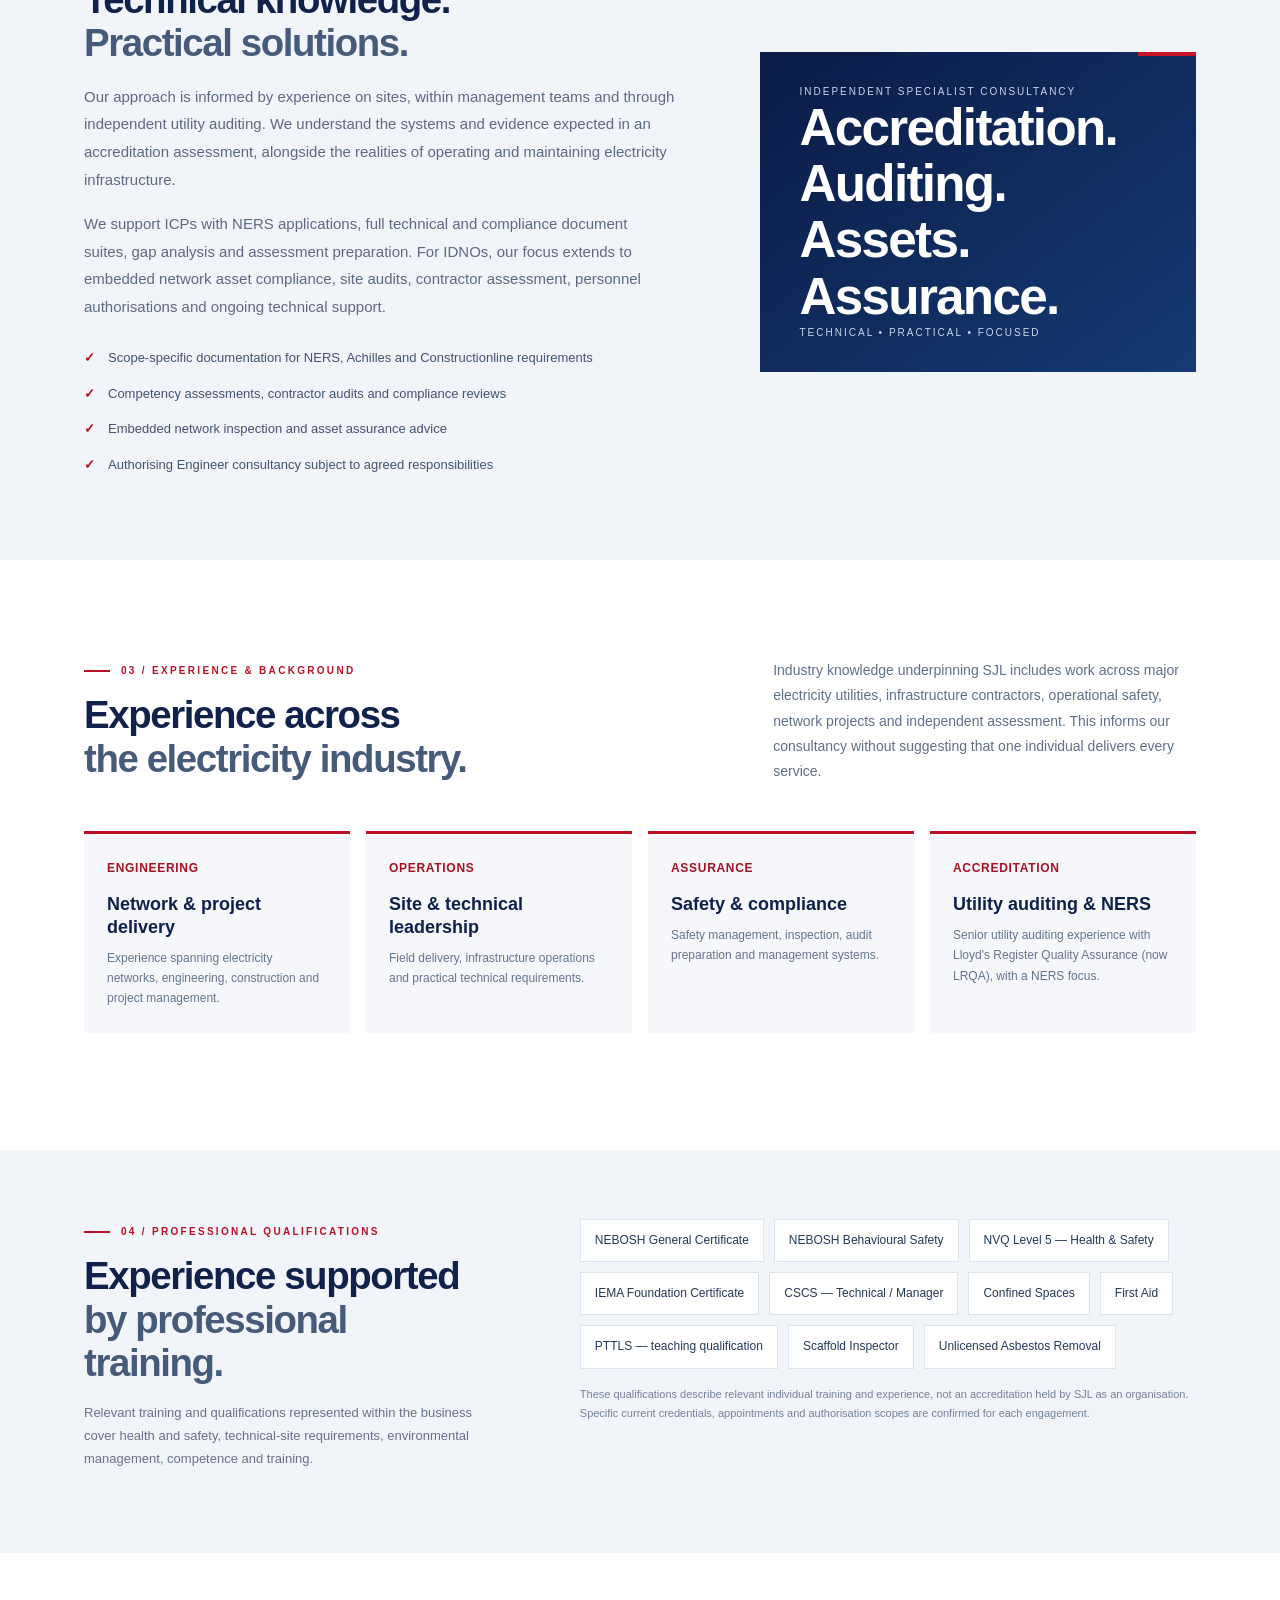
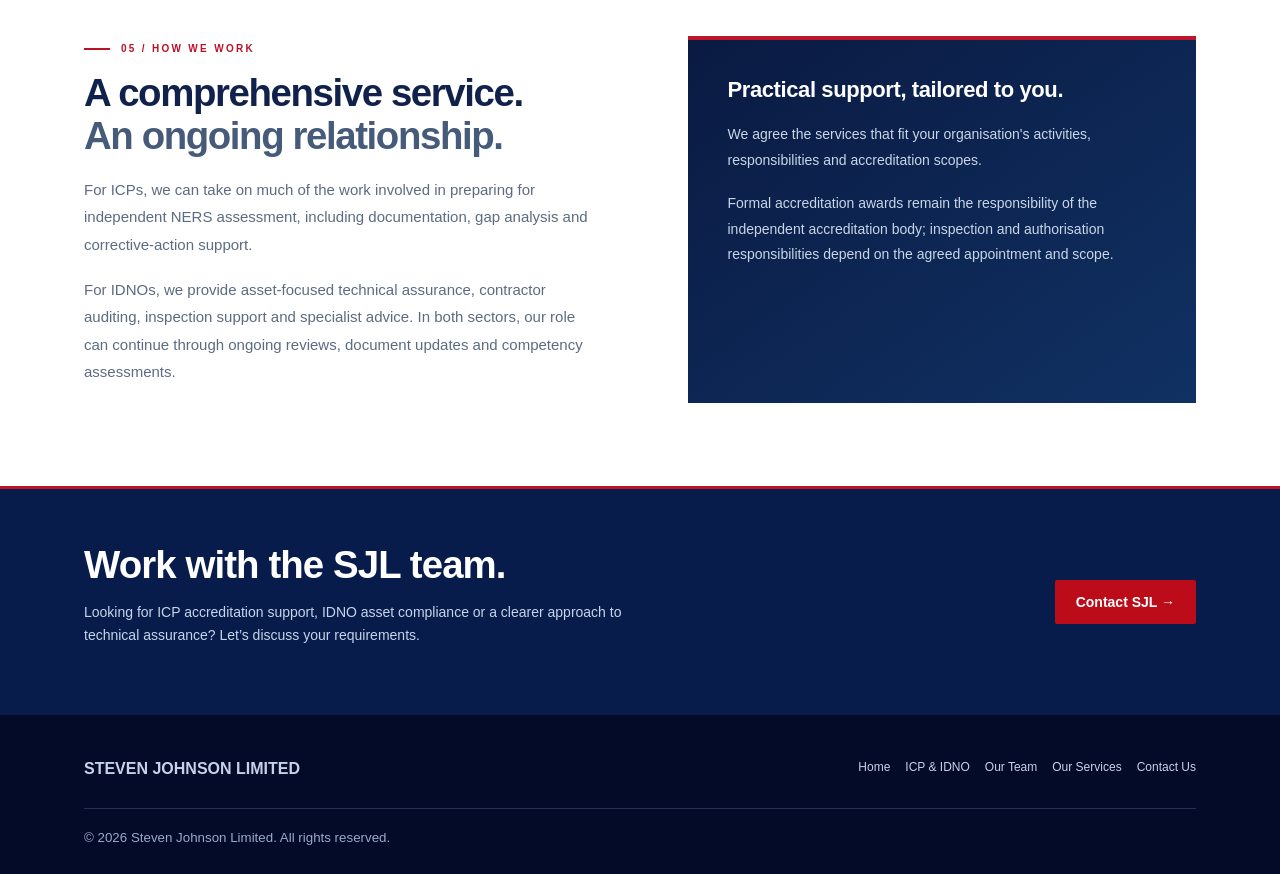
==== commit 74c43c37: "Correct live website domain to stevenjohnsonltd.co.uk" ====
--- a/about-steve.html
+++ b/about-steve.html
@@ -5,5 +5,5 @@
 <meta name="description" content="The About Steve page has moved to Our Team at Steven Johnson Limited.">
 <meta name="robots" content="noindex,follow">
 <meta http-equiv="refresh" content="0;url=our-team.html">
-<link rel="canonical" href="https://stevejohnsonltd.co.uk/our-team.html">
+<link rel="canonical" href="https://stevenjohnsonltd.co.uk/our-team.html">
 </head><body><p>Our team and professional experience page has moved to <a href="our-team.html">Our Team</a>.</p></body></html>
